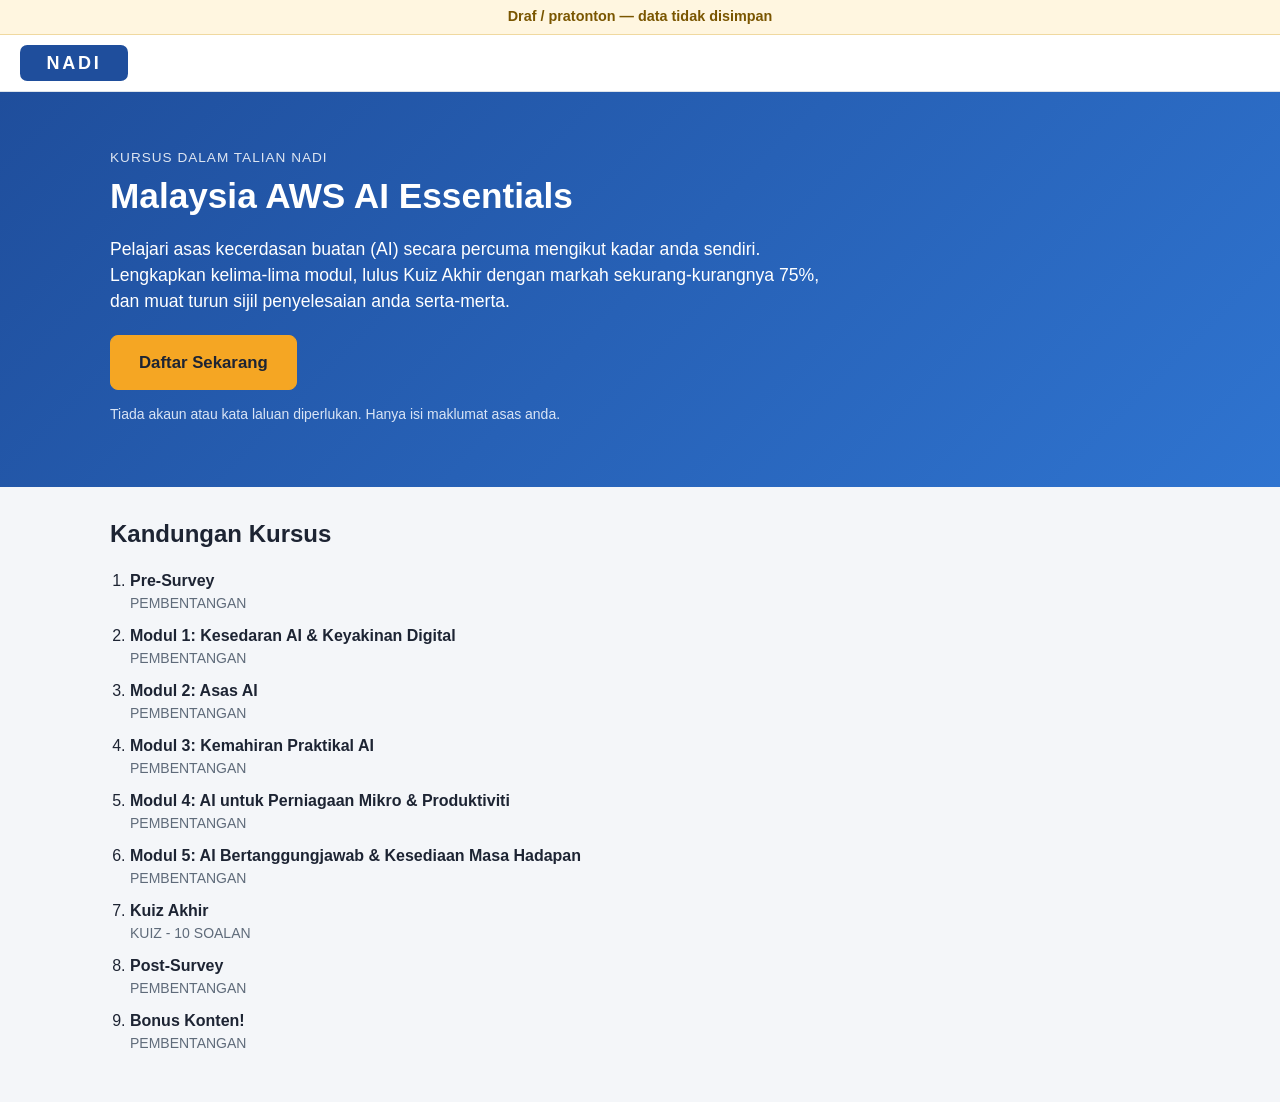
==== docs/index.html @ def5e253 "feat: static GitHub Pages preview in docs/ Adds docs/ (index.html, assets/js/app.js, copied app.css " ====
<!doctype html>
<html lang="ms">
<head>
    <meta charset="utf-8">
    <meta name="viewport" content="width=device-width, initial-scale=1">
    <title>NADI LMS (Draf)</title>
    <link rel="icon" href="assets/img/logo.svg" type="image/svg+xml">
    <link rel="stylesheet" href="assets/css/app.css">
    <style>
        .draft-notice {
            background: #fff6e0; color: #7a5600; border-bottom: 1px solid #f0d9a0;
            text-align: center; font-size: 0.9rem; font-weight: 600; padding: 6px 12px;
        }
    </style>
</head>
<body>
<div class="draft-notice" role="note">Draf / pratonton &mdash; data tidak disimpan</div>
<div id="app"><noscript><p class="container">Sila aktifkan JavaScript untuk melihat pratonton ini.</p></noscript></div>
<script src="assets/js/app.js"></script>
</body>
</html>
---- docs/assets/css/app.css ----
/* NADI LMS base styles */
:root {
  --primary: #1f4e9c;
  --primary-dark: #163a75;
  --accent: #f5a623;
  --text: #1d2433;
  --muted: #5f6b7a;
  --border: #dde3ea;
  --bg: #f4f6f9;
  --white: #ffffff;
  --success: #1e8e4f;
  --danger: #c0392b;
  --warning-bg: #fff6e0;
  --radius: 8px;
}

*, *::before, *::after { box-sizing: border-box; }
[hidden] { display: none !important; }

html, body { margin: 0; padding: 0; }
body {
  font-family: "Segoe UI", Roboto, Arial, Helvetica, sans-serif;
  color: var(--text);
  background: var(--bg);
  line-height: 1.5;
}
a { color: var(--primary); }
h1, h2, h3 { line-height: 1.25; }

.container { max-width: 1100px; margin: 0 auto; padding: 0 20px; }
.container.narrow { max-width: 640px; padding-top: 32px; padding-bottom: 48px; }
.muted { color: var(--muted); }
.small { font-size: 0.875rem; }
.sr-only {
  position: absolute; width: 1px; height: 1px; padding: 0; margin: -1px;
  overflow: hidden; clip: rect(0, 0, 0, 0); border: 0;
}

/* Header */
.site-header {
  background: var(--white);
  border-bottom: 1px solid var(--border);
  padding: 10px 20px;
  display: flex; align-items: center;
}
.site-logo img { display: block; }

/* Buttons */
.btn {
  display: inline-block;
  padding: 10px 18px;
  border-radius: var(--radius);
  border: 1px solid var(--border);
  background: var(--white);
  color: var(--text);
  font-weight: 600;
  font-size: 0.95rem;
  text-decoration: none;
  cursor: pointer;
  font-family: inherit;
}
.btn:hover { border-color: var(--primary); }
.btn-primary { background: var(--primary); border-color: var(--primary); color: var(--white); }
.btn-primary:hover { background: var(--primary-dark); }
.btn-primary:disabled, .btn:disabled { background: #b8c2d0; border-color: #b8c2d0; color: var(--white); cursor: not-allowed; }
.btn-outline { background: transparent; border-color: var(--primary); color: var(--primary); }
.btn-lg { padding: 14px 28px; font-size: 1.05rem; }
.btn-block { display: block; width: 100%; }
.btn.is-disabled { opacity: 0.45; pointer-events: none; cursor: default; }
.btn-link {
  background: none; border: none; padding: 0; color: var(--white);
  text-decoration: underline; cursor: pointer; font: inherit;
}
.inline-form { display: inline; }

/* Landing */
.hero {
  background: linear-gradient(135deg, var(--primary), #2f74d0);
  color: var(--white);
  padding: 56px 0 48px;
  margin-bottom: 32px;
}
.hero h1 { font-size: 2.2rem; margin: 6px 0 12px; }
.hero .lead { max-width: 720px; font-size: 1.1rem; }
.hero .muted { color: #d9e4f5; }
.hero .btn-primary { background: var(--accent); border-color: var(--accent); color: #1d2433; }
.eyebrow { text-transform: uppercase; letter-spacing: 1px; font-size: 0.85rem; margin: 0; opacity: 0.85; }
.hero-actions { display: flex; flex-wrap: wrap; gap: 16px; align-items: center; margin: 20px 0 10px; }
.section-list { padding-left: 20px; margin-bottom: 48px; }
.section-list li { margin-bottom: 10px; }
.section-list li span { display: block; }

/* Cards, forms, alerts */
.card {
  background: var(--white);
  border: 1px solid var(--border);
  border-radius: var(--radius);
  padding: 24px;
}
.form .field { margin-bottom: 16px; }
.form label { display: block; font-weight: 600; margin-bottom: 4px; }
.form input {
  width: 100%; padding: 10px 12px; font: inherit;
  border: 1px solid var(--border); border-radius: 6px; background: var(--white);
}
.form input:focus { outline: 2px solid var(--primary); outline-offset: 0; border-color: var(--primary); }
.field.has-error input { border-color: var(--danger); }
.field-error { color: var(--danger); margin: 4px 0 0; font-size: 0.875rem; }
.req { color: var(--danger); }
.alert { padding: 12px 14px; border-radius: 6px; margin: 0 0 16px; }
.alert-error { background: #fdecea; color: var(--danger); }
.alert-warning { background: var(--warning-bg); color: #7a5600; }

/* Course page */
.course-page { background: var(--white); }
.topbar {
  display: grid;
  grid-template-columns: 1fr auto 1fr;
  align-items: center;
  padding: 10px 20px;
  border-bottom: 1px solid var(--border);
  background: var(--white);
  position: sticky; top: 0; z-index: 10;
}
.topbar-home { text-decoration: none; font-weight: 600; }
.topbar-logo img { display: block; }
.topbar-user { justify-self: end; color: var(--muted); font-size: 0.9rem; }

.course-layout { display: flex; min-height: calc(100vh - 57px); }
.sidebar {
  width: 340px; flex-shrink: 0;
  border-right: 1px solid var(--border);
  background: #fafbfc;
  padding: 20px 16px;
  overflow-y: auto;
}
.sidebar-title { font-size: 1.1rem; margin: 0 0 12px; }
.progress { margin-bottom: 14px; }
.progress-text { font-size: 0.875rem; color: var(--muted); margin-bottom: 4px; }
.progress-bar { height: 8px; background: var(--border); border-radius: 4px; overflow: hidden; }
.progress-bar span { display: block; height: 100%; background: var(--success); }
.sidebar-search {
  width: 100%; padding: 9px 12px; font: inherit; margin-bottom: 14px;
  border: 1px solid var(--border); border-radius: 6px;
}
.sidebar-section { border-bottom: 1px solid var(--border); }
.sidebar-section summary {
  display: flex; justify-content: space-between; gap: 10px;
  padding: 12px 4px; cursor: pointer; font-weight: 600; font-size: 0.95rem;
}
.section-count { color: var(--muted); font-weight: 400; font-size: 0.85rem; white-space: nowrap; }
.lesson-list { list-style: none; margin: 0 0 8px; padding: 0; }
.lesson-row a {
  display: flex; align-items: flex-start; gap: 10px;
  padding: 8px 8px; border-radius: 6px; text-decoration: none; color: var(--text);
}
.lesson-row a:hover { background: #eef2f8; }
.lesson-row.is-current a { background: #e3ecfa; border-left: 3px solid var(--primary); }
.lesson-tick {
  width: 20px; height: 20px; flex-shrink: 0; border-radius: 50%;
  border: 2px solid var(--border); font-size: 12px; line-height: 16px; text-align: center; color: var(--white);
}
.lesson-row.is-done .lesson-tick { background: var(--success); border-color: var(--success); }
.lesson-meta { display: flex; flex-direction: column; }
.lesson-title { font-size: 0.92rem; }
.lesson-label { font-size: 0.72rem; color: var(--muted); letter-spacing: 0.5px; text-transform: uppercase; }

.content { flex: 1; padding: 24px 32px; min-width: 0; }
.lesson-header { display: flex; justify-content: space-between; align-items: center; gap: 16px; margin-bottom: 16px; }
.lesson-header h1 { font-size: 1.5rem; margin: 0; }

.viewer {
  border: 1px solid var(--border); border-radius: var(--radius);
  background: var(--white); display: flex; flex-direction: column;
}
.viewer:fullscreen { border-radius: 0; height: 100vh; }
.slides { flex: 1; min-height: 380px; display: flex; }
.slide {
  flex: 1; padding: 48px; display: flex; flex-direction: column; justify-content: center;
  background: linear-gradient(180deg, #f7f9fc, #eef3fa);
}
.slide h2 { font-size: 1.8rem; margin-top: 0; color: var(--primary); }
.slide p { font-size: 1.1rem; max-width: 760px; }
.slide img { max-width: 100%; max-height: 70vh; margin: 0 auto; display: block; }
.viewer-bar {
  display: flex; align-items: center; justify-content: center; gap: 12px; flex-wrap: wrap;
  padding: 12px 16px; border-top: 1px solid var(--border);
}
.slide-counter { font-weight: 600; min-width: 48px; text-align: center; }
.complete-form { margin-left: auto; }
.quiz-gate ul { margin-top: 0; }

@media (max-width: 900px) {
  .course-layout { flex-direction: column; }
  .sidebar { width: 100%; border-right: none; border-bottom: 1px solid var(--border); }
  .content { padding: 16px; }
  .slide { padding: 24px; }
  .complete-form { margin-left: 0; width: 100%; }
  .complete-form .btn { width: 100%; }
  .topbar-user { display: none; }
}

/* Quiz, certificate and verification */
.alert-success { background: #e7f6ec; color: #1e6b3a; }
.alert p { margin: 0 0 6px; }
.alert p:last-child { margin-bottom: 0; }
.quiz-form { max-width: 820px; }
.quiz-question { border: 1px solid var(--border); border-radius: 6px; padding: 12px 16px; margin: 0 0 16px; }
.quiz-question legend { font-weight: 600; padding: 0 6px; }
.quiz-option { display: flex; gap: 10px; align-items: flex-start; padding: 6px 0; cursor: pointer; }
.quiz-option input { margin-top: 4px; }
.quiz-result { max-width: 820px; }
.quiz-score { font-size: 1.25rem; font-weight: 600; margin-top: 0; }
.quiz-status { font-size: 1.6rem; font-weight: 700; letter-spacing: 1px; }
.quiz-result.is-pass .quiz-status { color: var(--success); }
.quiz-result.is-fail .quiz-status { color: var(--danger); }
.certificate-details { display: grid; grid-template-columns: max-content 1fr; gap: 6px 16px; margin: 20px 0; }
.certificate-details dt { font-weight: 600; color: var(--muted); }
.certificate-details dd { margin: 0; }
.verify-result { margin-top: 20px; }
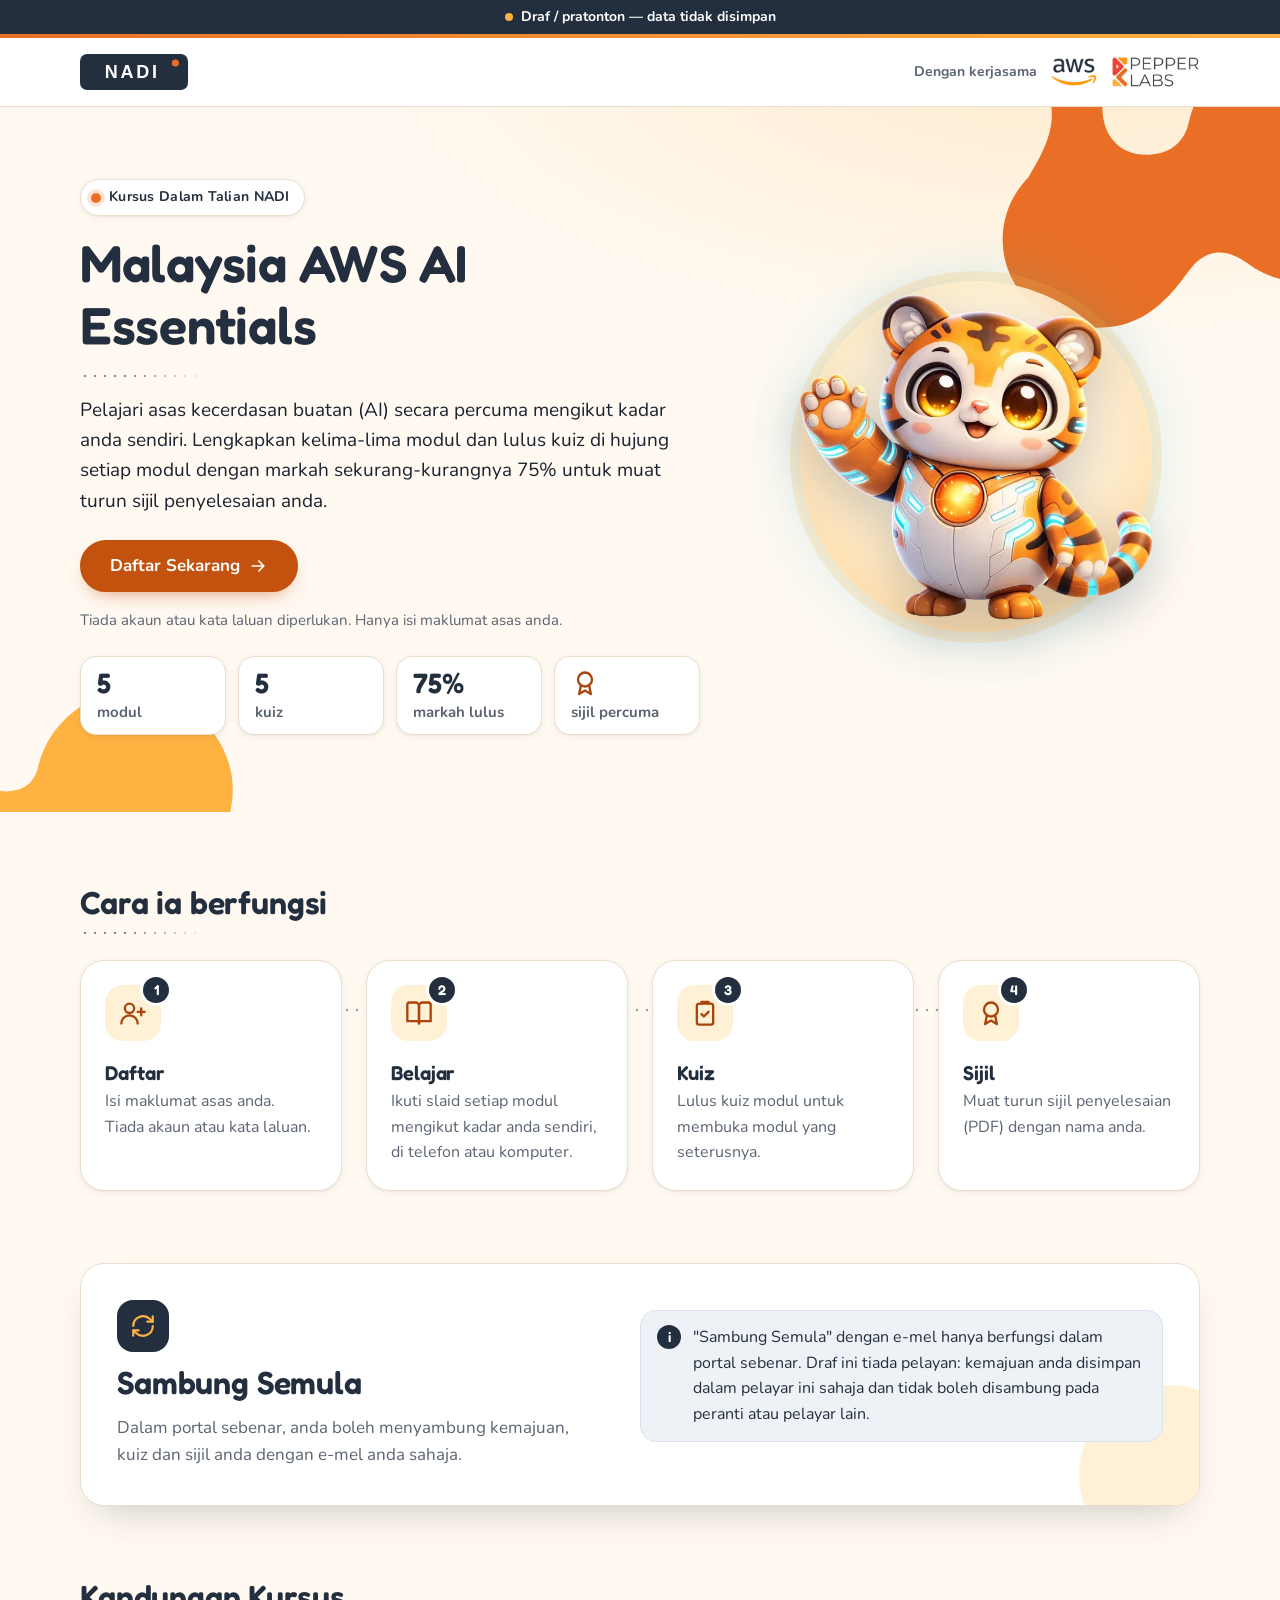
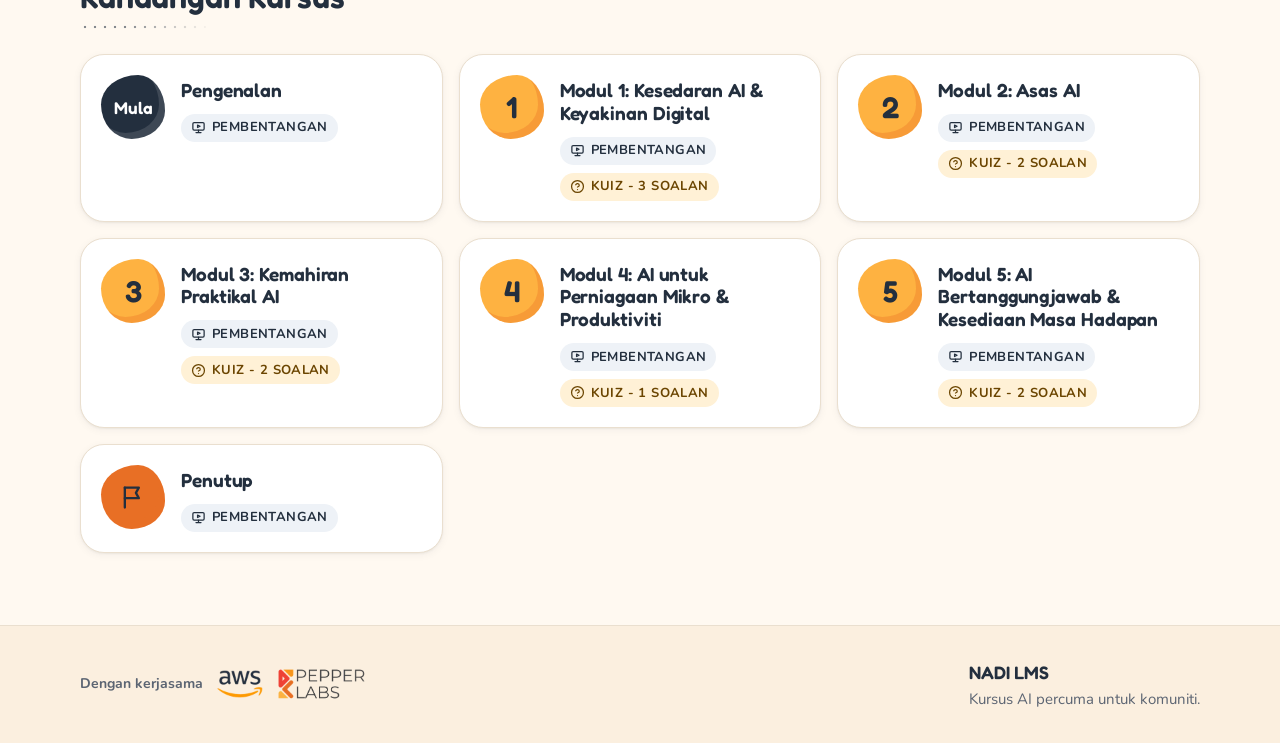
==== commit 8b8d3bc4: "feat: apply the portal redesign to the docs draft Mirror of the FEAT-001 portal redesign in the stat" ====
--- a/docs/index.html
+++ b/docs/index.html
@@ -3,15 +3,12 @@
 <head>
     <meta charset="utf-8">
     <meta name="viewport" content="width=device-width, initial-scale=1">
+    <meta name="theme-color" content="#232F3E">
     <title>NADI LMS (Draf)</title>
     <link rel="icon" href="assets/img/logo.svg" type="image/svg+xml">
+    <link rel="preload" href="assets/fonts/nunito-latin-400-normal.woff2" as="font" type="font/woff2" crossorigin>
+    <link rel="preload" href="assets/fonts/fredoka-latin-600-normal.woff2" as="font" type="font/woff2" crossorigin>
     <link rel="stylesheet" href="assets/css/app.css">
-    <style>
-        .draft-notice {
-            background: #fff6e0; color: #7a5600; border-bottom: 1px solid #f0d9a0;
-            text-align: center; font-size: 0.9rem; font-weight: 600; padding: 6px 12px;
-        }
-    </style>
 </head>
 <body>
 <div class="draft-notice" role="note">Draf / pratonton &mdash; data tidak disimpan</div>
--- a/docs/assets/css/app.css
+++ b/docs/assets/css/app.css
@@ -1,220 +1,1411 @@
-/* NADI LMS base styles */
+/* NADI LMS design system: deck colours (AWS squid ink, NADI orange and amber), Fredoka + Nunito, mascot and blob motifs.
+   This file is shared byte for byte with docs/assets/css/app.css. */
+
+/* ---------- Fonts (self-hosted, SIL OFL: see ../fonts/OFL-*.txt) ---------- */
+@font-face {
+  font-family: "Fredoka";
+  font-style: normal;
+  font-weight: 600;
+  font-display: swap;
+  src: url('../fonts/fredoka-latin-600-normal.woff2') format('woff2');
+}
+@font-face {
+  font-family: "Nunito";
+  font-style: normal;
+  font-weight: 400;
+  font-display: swap;
+  src: url('../fonts/nunito-latin-400-normal.woff2') format('woff2');
+}
+@font-face {
+  font-family: "Nunito";
+  font-style: normal;
+  font-weight: 700;
+  font-display: swap;
+  src: url('../fonts/nunito-latin-700-normal.woff2') format('woff2');
+}
+
+/* ---------- Tokens ---------- */
 :root {
-  --primary: #1f4e9c;
-  --primary-dark: #163a75;
-  --accent: #f5a623;
-  --text: #1d2433;
-  --muted: #5f6b7a;
-  --border: #dde3ea;
-  --bg: #f4f6f9;
-  --white: #ffffff;
-  --success: #1e8e4f;
-  --danger: #c0392b;
-  --warning-bg: #fff6e0;
-  --radius: 8px;
-}
-
+  --ink: #1B2430;
+  --navy: #232F3E;
+  --navy-2: #2E3B4E;
+  --navy-tint: #EEF2F7;
+  --orange: #E86F25;
+  --orange-strong: #C4520F;
+  --orange-hover: #A9440B;
+  --orange-text: #A9440B;
+  --amber: #FEB241;
+  --amber-soft: #FFF1D6;
+  --amber-ink: #6B4500;
+  --cream: #FFF9F1;
+  --cream-2: #FBEFDF;
+  --paper: #FFFFFF;
+  --line: #EADFCF;
+  --line-2: #DCCDB8;
+  --muted: #5B6472;
+  --success: #1E7A46;
+  --success-soft: #E5F4EA;
+  --danger: #B3261E;
+  --danger-soft: #FDECEA;
+  --cyan: #3CC8E0;
+  --disabled-bg: #E9E4DC;
+  --disabled-ink: #5F5B55;
+
+  --font-display: "Fredoka", "Nunito", system-ui, sans-serif;
+  --font-body: "Nunito", "Segoe UI", system-ui, -apple-system, sans-serif;
+
+  --r-sm: 10px;
+  --r: 16px;
+  --r-lg: 24px;
+  --r-pill: 999px;
+
+  --shadow-1: 0 1px 2px rgba(35, 47, 62, .06), 0 2px 8px rgba(35, 47, 62, .05);
+  --shadow-2: 0 18px 40px -18px rgba(35, 47, 62, .28);
+  --shadow-3: 0 24px 60px -24px rgba(35, 47, 62, .38);
+
+  --s-1: 4px;
+  --s-2: 8px;
+  --s-3: 12px;
+  --s-4: 16px;
+  --s-5: 24px;
+  --s-6: 32px;
+  --s-7: 48px;
+  --s-8: 72px;
+
+  --warm: linear-gradient(90deg, var(--orange), var(--amber));
+  --dots: radial-gradient(circle, var(--navy) 1.2px, transparent 1.6px) 0 50% / 10px 6px repeat-x;
+  --ease: cubic-bezier(.2, .7, .2, 1);
+}
+
+/* ---------- Base ---------- */
 *, *::before, *::after { box-sizing: border-box; }
 [hidden] { display: none !important; }
 
+html { -webkit-text-size-adjust: 100%; scroll-behavior: smooth; }
 html, body { margin: 0; padding: 0; }
 body {
-  font-family: "Segoe UI", Roboto, Arial, Helvetica, sans-serif;
-  color: var(--text);
-  background: var(--bg);
-  line-height: 1.5;
-}
-a { color: var(--primary); }
-h1, h2, h3 { line-height: 1.25; }
-
-.container { max-width: 1100px; margin: 0 auto; padding: 0 20px; }
-.container.narrow { max-width: 640px; padding-top: 32px; padding-bottom: 48px; }
+  font-family: var(--font-body);
+  font-size: 1.0625rem;
+  line-height: 1.6;
+  color: var(--ink);
+  background: var(--cream);
+  min-height: 100vh;
+  display: flex;
+  flex-direction: column;
+  -webkit-font-smoothing: antialiased;
+}
+body > main, body > .course-layout { flex: 1 0 auto; }
+img, svg { max-width: 100%; }
+img { height: auto; }
+a { color: var(--orange-text); text-underline-offset: 3px; text-decoration-thickness: 1.5px; }
+a:hover { color: var(--navy); }
+h1, h2, h3 {
+  font-family: var(--font-display);
+  font-weight: 600;
+  line-height: 1.2;
+  color: var(--navy);
+  letter-spacing: -.005em;
+}
+h1 { font-size: clamp(1.9rem, 4.5vw, 3.25rem); margin: 0 0 var(--s-4); }
+h2 { font-size: clamp(1.45rem, 2.6vw, 2rem); margin: 0 0 var(--s-3); }
+h3 { font-size: 1.25rem; margin: 0 0 var(--s-2); }
+p { margin: 0 0 var(--s-4); }
+strong { font-weight: 700; }
+
+:focus-visible {
+  outline: 3px solid var(--navy);
+  outline-offset: 3px;
+  box-shadow: 0 0 0 6px rgba(254, 178, 65, .55);
+}
+:focus:not(:focus-visible) { outline: none; }
+
+.icon { width: 1.25em; height: 1.25em; flex-shrink: 0; vertical-align: -.25em; }
+
+.container { width: 100%; max-width: 1160px; margin: 0 auto; padding: 0 20px; }
+.container.narrow { max-width: 680px; padding-top: var(--s-6); padding-bottom: var(--s-7); }
+.page-pad { padding-top: var(--s-6); padding-bottom: var(--s-7); }
 .muted { color: var(--muted); }
-.small { font-size: 0.875rem; }
+.small { font-size: .9375rem; }
 .sr-only {
   position: absolute; width: 1px; height: 1px; padding: 0; margin: -1px;
-  overflow: hidden; clip: rect(0, 0, 0, 0); border: 0;
-}
-
-/* Header */
-.site-header {
-  background: var(--white);
-  border-bottom: 1px solid var(--border);
+  overflow: hidden; clip: rect(0, 0, 0, 0); white-space: nowrap; border: 0;
+}
+.inline-form { display: inline; margin: 0; }
+
+/* Decorative motifs */
+.blob { position: absolute; pointer-events: none; user-select: none; z-index: 0; height: auto; }
+.dots {
+  display: block;
+  width: 132px;
+  height: 6px;
+  margin: 0 0 var(--s-4);
+  background: var(--dots);
+  opacity: .55;
+  -webkit-mask-image: linear-gradient(90deg, #000 35%, transparent);
+  mask-image: linear-gradient(90deg, #000 35%, transparent);
+}
+.eyebrow {
+  display: inline-flex;
+  align-items: center;
+  gap: var(--s-2);
+  margin: 0 0 var(--s-4);
+  padding: 6px 14px 6px 10px;
+  border-radius: var(--r-pill);
+  background: var(--paper);
+  border: 1px solid var(--line);
+  color: var(--navy);
+  font-weight: 700;
+  font-size: .875rem;
+  letter-spacing: .02em;
+  box-shadow: var(--shadow-1);
+}
+.eyebrow::before {
+  content: "";
+  width: 10px;
+  height: 10px;
+  border-radius: 50%;
+  background: var(--orange);
+  box-shadow: 0 0 0 4px rgba(232, 111, 37, .18);
+}
+.chip {
+  display: inline-flex;
+  align-items: center;
+  gap: 6px;
+  min-height: 28px;
+  padding: 3px 10px;
+  border-radius: var(--r-pill);
+  background: var(--navy-tint);
+  color: var(--navy);
+  font-size: .8125rem;
+  font-weight: 700;
+  letter-spacing: .03em;
+  line-height: 1.3;
+}
+.chip .icon { width: 15px; height: 15px; }
+.chip-quiz { background: var(--amber-soft); color: var(--amber-ink); }
+.chip-list { list-style: none; margin: 0; padding: 0; display: flex; flex-wrap: wrap; gap: var(--s-2); }
+.avatar {
+  display: inline-grid;
+  place-items: center;
+  width: 44px;
+  height: 44px;
+  flex-shrink: 0;
+  border-radius: 50%;
+  background: var(--amber);
+  color: var(--navy);
+  font-family: var(--font-display);
+  font-weight: 600;
+  font-size: 1.0625rem;
+  letter-spacing: .02em;
+  box-shadow: inset 0 0 0 3px rgba(255, 255, 255, .55);
+}
+.avatar-sm { width: 36px; height: 36px; font-size: .9375rem; }
+
+/* ---------- Buttons ---------- */
+.btn {
+  display: inline-flex;
+  align-items: center;
+  justify-content: center;
+  gap: var(--s-2);
+  min-height: 44px;
   padding: 10px 20px;
-  display: flex; align-items: center;
-}
-.site-logo img { display: block; }
-
-/* Buttons */
-.btn {
-  display: inline-block;
-  padding: 10px 18px;
-  border-radius: var(--radius);
-  border: 1px solid var(--border);
-  background: var(--white);
-  color: var(--text);
-  font-weight: 600;
-  font-size: 0.95rem;
+  border-radius: var(--r-pill);
+  border: 2px solid var(--line-2);
+  background: var(--paper);
+  color: var(--navy);
+  font-family: var(--font-body);
+  font-weight: 700;
+  font-size: 1rem;
+  line-height: 1.2;
+  text-align: center;
   text-decoration: none;
   cursor: pointer;
-  font-family: inherit;
-}
-.btn:hover { border-color: var(--primary); }
-.btn-primary { background: var(--primary); border-color: var(--primary); color: var(--white); }
-.btn-primary:hover { background: var(--primary-dark); }
-.btn-primary:disabled, .btn:disabled { background: #b8c2d0; border-color: #b8c2d0; color: var(--white); cursor: not-allowed; }
-.btn-outline { background: transparent; border-color: var(--primary); color: var(--primary); }
-.btn-lg { padding: 14px 28px; font-size: 1.05rem; }
-.btn-block { display: block; width: 100%; }
-.btn.is-disabled { opacity: 0.45; pointer-events: none; cursor: default; }
+  transition: transform .15s var(--ease), box-shadow .2s var(--ease), background-color .2s, border-color .2s, color .2s;
+}
+.btn:hover { border-color: var(--navy); color: var(--navy); transform: translateY(-1px); box-shadow: var(--shadow-1); }
+.btn:active { transform: translateY(0); }
+.btn .icon { width: 20px; height: 20px; }
+.btn-primary {
+  background: var(--orange-strong);
+  border-color: var(--orange-strong);
+  color: #fff;
+  box-shadow: 0 8px 20px -10px rgba(196, 82, 15, .7);
+}
+.btn-primary:hover {
+  background: var(--orange-hover);
+  border-color: var(--orange-hover);
+  color: #fff;
+  box-shadow: 0 10px 26px -10px rgba(232, 111, 37, .85), 0 0 0 4px rgba(254, 178, 65, .35);
+}
+.btn-outline { background: transparent; border-color: var(--navy); color: var(--navy); }
+.btn-outline:hover { background: var(--navy); color: #fff; }
+.btn-nav { background: var(--paper); border-color: var(--line-2); color: var(--navy); font-family: var(--font-display); font-weight: 600; letter-spacing: .03em; }
+.btn-nav:hover { border-color: var(--navy); }
+.btn-lg { min-height: 52px; padding: 12px 28px; font-size: 1.0625rem; }
+.btn-sm { min-height: 44px; padding: 8px 16px; font-size: .9375rem; }
+.btn-block { display: flex; width: 100%; }
+.btn:disabled,
+.btn-primary:disabled {
+  background: var(--disabled-bg);
+  border-color: var(--disabled-bg);
+  color: var(--disabled-ink);
+  box-shadow: none;
+  cursor: not-allowed;
+  transform: none;
+}
+.btn.is-disabled {
+  background: var(--disabled-bg);
+  border-color: var(--disabled-bg);
+  color: var(--disabled-ink);
+  box-shadow: none;
+  pointer-events: none;
+  cursor: default;
+  transform: none;
+}
 .btn-link {
-  background: none; border: none; padding: 0; color: var(--white);
-  text-decoration: underline; cursor: pointer; font: inherit;
-}
-.inline-form { display: inline; }
-
-/* Landing */
-.hero {
-  background: linear-gradient(135deg, var(--primary), #2f74d0);
-  color: var(--white);
-  padding: 56px 0 48px;
-  margin-bottom: 32px;
-}
-.hero h1 { font-size: 2.2rem; margin: 6px 0 12px; }
-.hero .lead { max-width: 720px; font-size: 1.1rem; }
-.hero .muted { color: #d9e4f5; }
-.hero .btn-primary { background: var(--accent); border-color: var(--accent); color: #1d2433; }
-.eyebrow { text-transform: uppercase; letter-spacing: 1px; font-size: 0.85rem; margin: 0; opacity: 0.85; }
-.hero-actions { display: flex; flex-wrap: wrap; gap: 16px; align-items: center; margin: 20px 0 10px; }
-.section-list { padding-left: 20px; margin-bottom: 48px; }
-.section-list li { margin-bottom: 10px; }
-.section-list li span { display: block; }
-
-/* Cards, forms, alerts */
-.card {
-  background: var(--white);
-  border: 1px solid var(--border);
-  border-radius: var(--radius);
-  padding: 24px;
-}
-.form .field { margin-bottom: 16px; }
-.form label { display: block; font-weight: 600; margin-bottom: 4px; }
-.form input {
-  width: 100%; padding: 10px 12px; font: inherit;
-  border: 1px solid var(--border); border-radius: 6px; background: var(--white);
-}
-.form input:focus { outline: 2px solid var(--primary); outline-offset: 0; border-color: var(--primary); }
-.field.has-error input { border-color: var(--danger); }
-.field-error { color: var(--danger); margin: 4px 0 0; font-size: 0.875rem; }
-.req { color: var(--danger); }
-.alert { padding: 12px 14px; border-radius: 6px; margin: 0 0 16px; }
-.alert-error { background: #fdecea; color: var(--danger); }
-.alert-warning { background: var(--warning-bg); color: #7a5600; }
-
-/* Course page */
-.course-page { background: var(--white); }
-.topbar {
-  display: grid;
-  grid-template-columns: 1fr auto 1fr;
-  align-items: center;
-  padding: 10px 20px;
-  border-bottom: 1px solid var(--border);
-  background: var(--white);
-  position: sticky; top: 0; z-index: 10;
-}
-.topbar-home { text-decoration: none; font-weight: 600; }
-.topbar-logo img { display: block; }
-.topbar-user { justify-self: end; color: var(--muted); font-size: 0.9rem; }
-
-.course-layout { display: flex; min-height: calc(100vh - 57px); }
-.sidebar {
-  width: 340px; flex-shrink: 0;
-  border-right: 1px solid var(--border);
-  background: #fafbfc;
-  padding: 20px 16px;
-  overflow-y: auto;
-}
-.sidebar-title { font-size: 1.1rem; margin: 0 0 12px; }
-.progress { margin-bottom: 14px; }
-.progress-text { font-size: 0.875rem; color: var(--muted); margin-bottom: 4px; }
-.progress-bar { height: 8px; background: var(--border); border-radius: 4px; overflow: hidden; }
-.progress-bar span { display: block; height: 100%; background: var(--success); }
-.sidebar-search {
-  width: 100%; padding: 9px 12px; font: inherit; margin-bottom: 14px;
-  border: 1px solid var(--border); border-radius: 6px;
-}
-.sidebar-section { border-bottom: 1px solid var(--border); }
-.sidebar-section summary {
-  display: flex; justify-content: space-between; gap: 10px;
-  padding: 12px 4px; cursor: pointer; font-weight: 600; font-size: 0.95rem;
-}
-.section-count { color: var(--muted); font-weight: 400; font-size: 0.85rem; white-space: nowrap; }
-.lesson-list { list-style: none; margin: 0 0 8px; padding: 0; }
-.lesson-row a {
-  display: flex; align-items: flex-start; gap: 10px;
-  padding: 8px 8px; border-radius: 6px; text-decoration: none; color: var(--text);
-}
-.lesson-row a:hover { background: #eef2f8; }
-.lesson-row.is-current a { background: #e3ecfa; border-left: 3px solid var(--primary); }
-.lesson-tick {
-  width: 20px; height: 20px; flex-shrink: 0; border-radius: 50%;
-  border: 2px solid var(--border); font-size: 12px; line-height: 16px; text-align: center; color: var(--white);
-}
-.lesson-row.is-done .lesson-tick { background: var(--success); border-color: var(--success); }
-.lesson-meta { display: flex; flex-direction: column; }
-.lesson-title { font-size: 0.92rem; }
-.lesson-label { font-size: 0.72rem; color: var(--muted); letter-spacing: 0.5px; text-transform: uppercase; }
-
-.content { flex: 1; padding: 24px 32px; min-width: 0; }
-.lesson-header { display: flex; justify-content: space-between; align-items: center; gap: 16px; margin-bottom: 16px; }
-.lesson-header h1 { font-size: 1.5rem; margin: 0; }
-
-.viewer {
-  border: 1px solid var(--border); border-radius: var(--radius);
-  background: var(--white); display: flex; flex-direction: column;
-}
-.viewer:fullscreen { border-radius: 0; height: 100vh; }
-.slides { flex: 1; min-height: 380px; display: flex; }
-.slide {
-  flex: 1; padding: 48px; display: flex; flex-direction: column; justify-content: center;
-  background: linear-gradient(180deg, #f7f9fc, #eef3fa);
-}
-.slide h2 { font-size: 1.8rem; margin-top: 0; color: var(--primary); }
-.slide p { font-size: 1.1rem; max-width: 760px; }
-.slide img { max-width: 100%; max-height: 70vh; margin: 0 auto; display: block; }
-.viewer-bar {
-  display: flex; align-items: center; justify-content: center; gap: 12px; flex-wrap: wrap;
-  padding: 12px 16px; border-top: 1px solid var(--border);
-}
-.slide-counter { font-weight: 600; min-width: 48px; text-align: center; }
-.complete-form { margin-left: auto; }
-.quiz-gate ul { margin-top: 0; }
-
-@media (max-width: 900px) {
-  .course-layout { flex-direction: column; }
-  .sidebar { width: 100%; border-right: none; border-bottom: 1px solid var(--border); }
-  .content { padding: 16px; }
-  .slide { padding: 24px; }
-  .complete-form { margin-left: 0; width: 100%; }
-  .complete-form .btn { width: 100%; }
-  .topbar-user { display: none; }
-}
-
-/* Quiz, certificate and verification */
-.alert-success { background: #e7f6ec; color: #1e6b3a; }
+  display: inline-flex;
+  align-items: center;
+  min-height: 44px;
+  padding: 0 4px;
+  background: none;
+  border: 0;
+  color: var(--orange-text);
+  font: inherit;
+  font-weight: 700;
+  text-decoration: underline;
+  text-underline-offset: 3px;
+  cursor: pointer;
+}
+.btn-link:hover { color: var(--navy); }
+
+/* ---------- Alerts ---------- */
+.alert {
+  position: relative;
+  margin: 0 0 var(--s-4);
+  padding: 14px 16px 14px 52px;
+  border-radius: var(--r);
+  border: 1px solid transparent;
+  background: var(--navy-tint);
+  color: var(--navy);
+  font-size: 1rem;
+}
+.alert::before {
+  content: "i";
+  position: absolute;
+  left: 16px;
+  top: 14px;
+  width: 24px;
+  height: 24px;
+  border-radius: 50%;
+  background: currentColor;
+  color: #fff;
+  font-family: var(--font-display);
+  font-weight: 600;
+  font-size: .875rem;
+  line-height: 24px;
+  text-align: center;
+}
+.alert-info { background: var(--navy-tint); border-color: #D9E1EC; color: var(--navy); }
+.alert-info::before { content: "i"; background: var(--navy); }
+.alert-success { background: var(--success-soft); border-color: #C7E6D1; color: #17603A; }
+.alert-success::before { content: "\2713"; background: var(--success); }
+.alert-warning { background: var(--amber-soft); border-color: #F6D9A4; color: var(--amber-ink); }
+.alert-warning::before { content: "!"; background: #8A5A00; }
+.alert-error { background: var(--danger-soft); border-color: #F5C9C5; color: var(--danger); }
+.alert-error::before { content: "!"; background: var(--danger); }
+.alert a { color: inherit; font-weight: 700; }
 .alert p { margin: 0 0 6px; }
 .alert p:last-child { margin-bottom: 0; }
-.quiz-form { max-width: 820px; }
-.quiz-question { border: 1px solid var(--border); border-radius: 6px; padding: 12px 16px; margin: 0 0 16px; }
-.quiz-question legend { font-weight: 600; padding: 0 6px; }
-.quiz-option { display: flex; gap: 10px; align-items: flex-start; padding: 6px 0; cursor: pointer; }
-.quiz-option input { margin-top: 4px; }
-.quiz-result { max-width: 820px; }
-.quiz-score { font-size: 1.25rem; font-weight: 600; margin-top: 0; }
-.quiz-status { font-size: 1.6rem; font-weight: 700; letter-spacing: 1px; }
+
+/* ---------- Cards & forms ---------- */
+.card {
+  position: relative;
+  background: var(--paper);
+  border: 1px solid var(--line);
+  border-radius: var(--r-lg);
+  padding: clamp(20px, 4vw, 36px);
+  box-shadow: var(--shadow-2);
+}
+.form { margin: 0; }
+.form .field { margin-bottom: var(--s-4); }
+.form label { display: block; font-weight: 700; color: var(--navy); margin-bottom: 6px; }
+.form input:not([type="checkbox"]):not([type="radio"]) {
+  width: 100%;
+  min-height: 48px;
+  padding: 10px 14px;
+  font: inherit;
+  color: var(--ink);
+  background: var(--paper);
+  border: 2px solid var(--line);
+  border-radius: var(--r-sm);
+  transition: border-color .15s, box-shadow .15s;
+}
+.form input:not([type="checkbox"]):not([type="radio"]):hover { border-color: var(--line-2); }
+.form input:not([type="checkbox"]):not([type="radio"]):focus {
+  outline: none;
+  border-color: var(--orange-strong);
+  box-shadow: 0 0 0 4px rgba(254, 178, 65, .45);
+}
+.form-grid { display: grid; grid-template-columns: minmax(0, 1fr); column-gap: var(--s-4); }
+@media (min-width: 640px) {
+  .form-grid { grid-template-columns: repeat(2, minmax(0, 1fr)); }
+  .form-grid > .field { grid-column: 1 / -1; }
+  .form-grid > .field-half { grid-column: auto; }
+}
+.req { color: var(--danger); }
+.field.has-error input:not([type="checkbox"]) { border-color: var(--danger); background: #FFFBFA; }
+.field-error {
+  display: flex;
+  align-items: flex-start;
+  gap: 6px;
+  margin: 6px 0 0;
+  color: var(--danger);
+  font-size: .9375rem;
+  font-weight: 700;
+}
+.field-error .icon { width: 18px; height: 18px; margin-top: 2px; }
+.form .field-check {
+  padding: 14px 16px;
+  border: 2px solid var(--line);
+  border-radius: var(--r);
+  background: var(--cream);
+  transition: background-color .2s, border-color .2s;
+}
+.form .field-check:has(input:checked) { background: var(--amber-soft); border-color: var(--amber); }
+.form .field-check label {
+  display: flex;
+  gap: 12px;
+  align-items: center;
+  min-height: 44px;
+  margin: 0;
+  cursor: pointer;
+}
+.form .field-check input {
+  width: 24px;
+  height: 24px;
+  margin: 0;
+  flex-shrink: 0;
+  accent-color: var(--orange-strong);
+  cursor: pointer;
+}
+.field-help { margin: 2px 0 0 36px; line-height: 1.55; }
+.field-help .icon { width: 16px; height: 16px; margin-right: 6px; color: var(--success); vertical-align: -3px; }
+
+/* ---------- Site header & footer ---------- */
+.site-header {
+  position: relative;
+  z-index: 5;
+  background: var(--paper);
+  border-bottom: 1px solid var(--line);
+}
+.site-header::before { content: ""; display: block; height: 4px; background: var(--warm); }
+.site-header-inner {
+  max-width: 1160px;
+  margin: 0 auto;
+  padding: 0 20px;
+  min-height: 68px;
+  display: flex;
+  align-items: center;
+  justify-content: space-between;
+  gap: var(--s-4);
+}
+.site-logo { display: inline-flex; border-radius: var(--r-sm); }
+.site-logo img { display: block; }
+.partner-lockup { display: flex; align-items: center; gap: var(--s-3); flex-wrap: wrap; }
+.partner-label { font-size: .875rem; font-weight: 700; color: var(--muted); }
+.partner-logo { display: block; height: 32px; width: auto; }
+.site-header .partner-lockup { display: none; }
+@media (min-width: 640px) { .site-header .partner-lockup { display: flex; } }
+
+.site-footer {
+  margin-top: auto;
+  background: var(--cream-2);
+  border-top: 1px solid var(--line);
+  color: var(--muted);
+}
+.site-footer-inner {
+  display: flex;
+  flex-wrap: wrap;
+  align-items: center;
+  justify-content: space-between;
+  gap: var(--s-4) var(--s-6);
+  padding-top: var(--s-6);
+  padding-bottom: var(--s-6);
+}
+.site-footer-meta p { margin: 0; }
+.site-footer-name { font-family: var(--font-display); font-weight: 600; color: var(--navy); font-size: 1.125rem; }
+.site-footer a { color: var(--orange-text); font-weight: 700; }
+
+/* ---------- Landing ---------- */
+.hero {
+  position: relative;
+  overflow: hidden;
+  padding: clamp(32px, 6vw, 72px) 0 clamp(40px, 6vw, 80px);
+  background:
+    radial-gradient(1200px 500px at 85% -10%, rgba(254, 178, 65, .22), transparent 60%),
+    var(--cream);
+}
+.hero .blob-tr { top: -150px; right: -170px; width: clamp(280px, 40vw, 560px); }
+.hero .blob-bl { bottom: -110px; left: -150px; width: clamp(240px, 30vw, 420px); }
+.hero-grid { position: relative; z-index: 1; display: grid; gap: var(--s-5); align-items: center; }
+.hero-art { order: -1; display: flex; flex-direction: column; align-items: center; gap: var(--s-4); }
+.hero-art .partner-lockup {
+  padding: 8px 16px;
+  background: rgba(255, 255, 255, .9);
+  border: 1px solid var(--line);
+  border-radius: var(--r-pill);
+  box-shadow: var(--shadow-1);
+}
+.hero-mascot-wrap {
+  position: relative;
+  display: grid;
+  place-items: center;
+  width: min(72vw, 260px);
+  aspect-ratio: 1;
+}
+.hero-mascot-wrap::before {
+  content: "";
+  position: absolute;
+  inset: 6%;
+  border-radius: 50%;
+  background: radial-gradient(circle at 50% 40%, #fff 0, var(--amber-soft) 45%, rgba(254, 178, 65, .55) 100%);
+  box-shadow: 0 0 0 10px rgba(254, 178, 65, .18), 0 0 60px rgba(60, 200, 224, .25);
+}
+.hero-mascot {
+  position: relative;
+  width: 220px;
+  max-width: 100%;
+  filter: drop-shadow(0 18px 24px rgba(35, 47, 62, .22));
+  animation: float 6s ease-in-out infinite;
+}
+.hero h1 { max-width: 15ch; }
+.hero .lead { max-width: 60ch; font-size: clamp(1.0625rem, 1.6vw, 1.1875rem); color: var(--ink); }
+.hero-note { max-width: 60ch; color: var(--muted); font-size: .9375rem; }
+.hero-link { font-weight: 700; }
+.hero-actions { display: flex; flex-wrap: wrap; gap: var(--s-3) var(--s-5); align-items: center; margin: var(--s-5) 0 var(--s-4); }
+.greeting-card {
+  display: inline-flex;
+  align-items: center;
+  gap: var(--s-3);
+  margin: var(--s-2) 0 0;
+  padding: 8px 18px 8px 8px;
+  background: var(--paper);
+  border: 1px solid var(--line);
+  border-radius: var(--r-pill);
+  box-shadow: var(--shadow-1);
+}
+.greeting-card p { margin: 0; color: var(--navy); }
+.hero .alert { max-width: 60ch; }
+.stat-strip {
+  list-style: none;
+  margin: var(--s-5) 0 0;
+  padding: 0;
+  display: grid;
+  grid-template-columns: repeat(2, minmax(0, 1fr));
+  gap: var(--s-3);
+  max-width: 620px;
+}
+.stat-strip li {
+  display: flex;
+  flex-direction: column;
+  gap: 6px;
+  padding: 12px 16px;
+  background: var(--paper);
+  border: 1px solid var(--line);
+  border-radius: var(--r);
+  box-shadow: var(--shadow-1);
+}
+.stat-num {
+  font-family: var(--font-display);
+  font-weight: 600;
+  font-size: 1.75rem;
+  line-height: 1;
+  color: var(--navy);
+  font-variant-numeric: tabular-nums;
+}
+.stat-icon { color: var(--orange-text); }
+.stat-icon .icon { width: 28px; height: 28px; display: block; }
+.stat-label { font-weight: 700; color: var(--muted); font-size: .9375rem; line-height: 1.25; }
+@media (min-width: 640px) {
+  .stat-strip { grid-template-columns: repeat(4, minmax(0, 1fr)); }
+  .hero-art .partner-lockup { display: none; } /* the site header shows the lockup from 640px */
+}
+@media (min-width: 900px) {
+  .hero-grid { grid-template-columns: minmax(0, 1.25fr) minmax(0, .9fr); gap: var(--s-7); }
+  .hero-art { order: 0; }
+  .hero-mascot-wrap { width: 400px; }
+  .hero-mascot { width: 360px; }
+}
+
+.section { padding: clamp(40px, 6vw, 72px) 0; }
+.section + .section { padding-top: 0; }
+.section-head { margin-bottom: var(--s-5); }
+.section-head h2 { margin-bottom: var(--s-2); }
+.section-head .dots { margin: 0; }
+
+.steps {
+  position: relative;
+  list-style: none;
+  margin: 0;
+  padding: 0;
+  display: grid;
+  gap: var(--s-4);
+}
+.steps::before {
+  content: "";
+  position: absolute;
+  z-index: 0;
+  top: 36px;
+  bottom: 36px;
+  left: 47px;
+  width: 6px;
+  background: radial-gradient(circle, var(--navy) 1.2px, transparent 1.6px) 50% 0 / 6px 10px repeat-y;
+  opacity: .45;
+}
+.step {
+  position: relative;
+  z-index: 1;
+  display: grid;
+  grid-template-columns: 56px minmax(0, 1fr);
+  column-gap: var(--s-4);
+  align-items: start;
+  padding: 20px;
+  background: var(--paper);
+  border: 1px solid var(--line);
+  border-radius: var(--r-lg);
+  box-shadow: var(--shadow-1);
+  align-content: start;
+  transition: transform .2s var(--ease), box-shadow .2s var(--ease);
+}
+.step:hover { transform: translateY(-2px); box-shadow: var(--shadow-2); }
+.step-icon {
+  grid-row: span 2;
+  position: relative;
+  display: grid;
+  place-items: center;
+  width: 56px;
+  height: 56px;
+  border-radius: 18px;
+  background: var(--amber-soft);
+  color: var(--orange-text);
+}
+.step-icon .icon { width: 28px; height: 28px; }
+.step-num {
+  position: absolute;
+  top: -8px;
+  right: -8px;
+  display: grid;
+  place-items: center;
+  width: 26px;
+  height: 26px;
+  border-radius: 50%;
+  background: var(--navy);
+  color: #fff;
+  font-family: var(--font-display);
+  font-weight: 600;
+  font-size: .875rem;
+  box-shadow: 0 0 0 3px var(--paper);
+}
+.step h3 { margin: 4px 0 4px; }
+.step p { margin: 0; color: var(--muted); font-size: 1rem; }
+@media (min-width: 900px) {
+  .steps { grid-template-columns: repeat(4, minmax(0, 1fr)); gap: var(--s-5); }
+  .steps::before { top: 47px; bottom: auto; left: 10%; right: 10%; width: auto; height: 6px; background: var(--dots); }
+  .step { grid-template-columns: 1fr; padding: 24px; }
+  .step-icon { grid-row: auto; margin-bottom: var(--s-4); }
+}
+
+.resume-card { display: grid; gap: var(--s-5); align-items: center; overflow: hidden; }
+.resume-card::after {
+  content: "";
+  position: absolute;
+  right: -60px;
+  bottom: -60px;
+  width: 180px;
+  height: 180px;
+  border-radius: 50%;
+  background: var(--amber-soft);
+  z-index: 0;
+}
+.resume-copy, .resume-body { position: relative; z-index: 1; }
+.resume-copy p { margin: 0; }
+.resume-icon {
+  display: grid;
+  place-items: center;
+  width: 52px;
+  height: 52px;
+  margin-bottom: var(--s-3);
+  border-radius: 16px;
+  background: var(--navy);
+  color: var(--amber);
+}
+.resume-icon .icon { width: 26px; height: 26px; }
+.resume-form .btn { margin-top: 4px; }
+@media (min-width: 860px) { .resume-card { grid-template-columns: minmax(0, 1fr) minmax(0, 1.1fr); gap: var(--s-7); } }
+
+.module-grid {
+  list-style: none;
+  margin: 0;
+  padding: 0;
+  display: grid;
+  grid-template-columns: repeat(auto-fill, minmax(min(100%, 320px), 1fr));
+  gap: var(--s-4);
+}
+.module-card {
+  display: flex;
+  gap: var(--s-4);
+  align-items: flex-start;
+  padding: 20px;
+  background: var(--paper);
+  border: 1px solid var(--line);
+  border-radius: var(--r-lg);
+  box-shadow: var(--shadow-1);
+  transition: transform .2s var(--ease), box-shadow .2s var(--ease), border-color .2s;
+}
+.module-card:hover { transform: translateY(-2px); box-shadow: var(--shadow-2); border-color: var(--line-2); }
+.module-badge {
+  display: grid;
+  place-items: center;
+  flex-shrink: 0;
+  width: 64px;
+  height: 64px;
+  border-radius: 58% 42% 52% 48% / 46% 56% 44% 54%;
+  background: var(--amber);
+  color: var(--navy);
+  font-family: var(--font-display);
+  font-weight: 600;
+  font-size: 1.875rem;
+  line-height: 1;
+  box-shadow: inset -6px -6px 0 rgba(232, 111, 37, .35);
+}
+.module-card.is-intro .module-badge { font-size: 1.0625rem; background: var(--navy); color: #fff; box-shadow: inset -6px -6px 0 rgba(255, 255, 255, .12); }
+.module-card.is-outro .module-badge { background: var(--orange); color: var(--navy); }
+.module-badge .icon { width: 28px; height: 28px; }
+.module-body { min-width: 0; }
+.module-title { font-size: 1.1875rem; margin: 4px 0 var(--s-3); }
+
+/* ---------- Register / Sambung Semula ---------- */
+.auth-shell { width: 100%; max-width: 1080px; margin: 0 auto; padding: var(--s-5) 20px var(--s-7); }
+.auth-grid { display: grid; gap: var(--s-4); align-items: start; }
+.auth-brand {
+  position: relative;
+  overflow: hidden;
+  border-radius: var(--r-lg);
+  background: var(--navy);
+  color: #fff;
+  box-shadow: var(--shadow-2);
+  isolation: isolate;
+}
+.auth-brand .blob-tr { top: -96px; right: -104px; width: 210px; opacity: .95; }
+.auth-brand .blob-bl { bottom: -112px; left: -110px; width: 180px; opacity: .9; }
+.auth-brand-inner { position: relative; z-index: 1; padding: 24px 24px 36px; }
+.auth-kicker { margin: 0 0 var(--s-2); color: #fff; font-weight: 700; font-size: .875rem; letter-spacing: .02em; opacity: .9; }
+.auth-brand-title { font-family: var(--font-display); font-weight: 600; font-size: clamp(1.5rem, 3vw, 2rem); line-height: 1.15; margin: 0 0 var(--s-4); }
+.auth-points { list-style: none; margin: 0; padding: 0; display: grid; gap: var(--s-3); }
+.auth-points li { display: flex; gap: var(--s-3); align-items: flex-start; font-size: 1rem; line-height: 1.45; color: #E7ECF3; }
+.auth-points strong { display: block; color: #fff; }
+.auth-point-icon {
+  display: grid;
+  place-items: center;
+  flex-shrink: 0;
+  width: 36px;
+  height: 36px;
+  border-radius: 12px;
+  background: rgba(254, 178, 65, .16);
+  color: var(--amber);
+}
+.auth-point-icon .icon { width: 20px; height: 20px; }
+.auth-mascot {
+  position: absolute;
+  right: 8px;
+  top: 8px;
+  width: 104px;
+  filter: drop-shadow(0 10px 16px rgba(0, 0, 0, .3));
+}
+.auth-kicker, .auth-brand-title { padding-right: 96px; }
+.auth-card h1 { font-size: clamp(1.75rem, 3.5vw, 2.5rem); }
+.auth-note { margin-top: var(--s-4); }
+@media (max-width: 639px) {
+  .auth-points li span:last-child { font-size: .9375rem; }
+}
+@media (min-width: 900px) {
+  .auth-shell { padding-top: var(--s-6); }
+  .auth-grid { grid-template-columns: minmax(0, 5fr) minmax(0, 7fr); gap: var(--s-5); }
+  .auth-brand { position: sticky; top: 24px; min-height: 560px; }
+  .auth-brand-inner { padding: 36px 32px 260px; }
+  .auth-kicker, .auth-brand-title { padding-right: 0; }
+  .auth-brand-title { max-width: 14ch; }
+  .auth-brand .blob-bl { bottom: -110px; left: -120px; width: 240px; }
+  .auth-mascot { top: auto; right: auto; left: 50%; bottom: 16px; width: 240px; transform: translateX(-50%); }
+}
+
+/* ---------- Course player ---------- */
+.course-page { background: var(--cream); }
+.topbar {
+  position: sticky;
+  top: 0;
+  z-index: 20;
+  display: grid;
+  grid-template-columns: 1fr auto 1fr;
+  align-items: center;
+  gap: var(--s-3);
+  min-height: 68px;
+  padding: 4px 20px 0;
+  background: var(--paper);
+  border-bottom: 1px solid var(--line);
+  box-shadow: 0 6px 18px -14px rgba(35, 47, 62, .4);
+}
+.topbar::before { content: ""; position: absolute; top: 0; left: 0; right: 0; height: 4px; background: var(--warm); }
+.topbar-left { display: flex; align-items: center; gap: var(--s-2); min-width: 0; }
+.topbar-home {
+  display: inline-flex;
+  align-items: center;
+  gap: var(--s-2);
+  min-height: 44px;
+  padding: 8px 16px;
+  border-radius: var(--r-pill);
+  color: var(--navy);
+  font-weight: 700;
+  text-decoration: none;
+  transition: background-color .2s;
+}
+.topbar-home:hover { background: var(--navy-tint); color: var(--navy); }
+.topbar-home-icon { display: none; }
+.topbar-logo { display: inline-flex; justify-self: center; border-radius: var(--r-sm); }
+.topbar-logo img { display: block; }
+.topbar-right { justify-self: end; display: flex; align-items: center; gap: var(--s-3); min-width: 0; }
+.topbar-user { color: var(--navy); font-weight: 700; font-size: .9375rem; white-space: nowrap; overflow: hidden; text-overflow: ellipsis; max-width: 200px; }
+.sidebar-toggle {
+  display: none;
+  align-items: center;
+  gap: var(--s-2);
+  min-height: 44px;
+  padding: 6px 14px 6px 12px;
+  border: 2px solid var(--line-2);
+  border-radius: var(--r-pill);
+  background: var(--paper);
+  color: var(--navy);
+  font: inherit;
+  font-weight: 700;
+  font-size: .9375rem;
+  cursor: pointer;
+}
+.sidebar-toggle:hover { border-color: var(--navy); }
+.sidebar-toggle-pct {
+  padding: 1px 8px;
+  border-radius: var(--r-pill);
+  background: var(--amber-soft);
+  color: var(--amber-ink);
+  font-size: .875rem;
+  font-variant-numeric: tabular-nums;
+}
+.sidebar-backdrop { display: none; }
+
+.course-layout { display: flex; min-height: calc(100vh - 68px); }
+.sidebar {
+  width: 360px;
+  flex-shrink: 0;
+  padding: var(--s-5) var(--s-4) var(--s-6);
+  background: var(--paper);
+  border-right: 1px solid var(--line);
+  overflow-y: auto;
+}
+.sidebar-title { font-size: 1.3125rem; margin: 0 4px var(--s-4); }
+.progress {
+  margin: 0 0 var(--s-4);
+  padding: 14px 16px;
+  border-radius: var(--r);
+  background: var(--cream);
+  border: 1px solid var(--line);
+}
+.progress-text {
+  margin-bottom: 8px;
+  font-family: var(--font-display);
+  font-weight: 600;
+  font-size: 1.25rem;
+  color: var(--navy);
+  font-variant-numeric: tabular-nums;
+}
+.progress-bar { height: 10px; border-radius: var(--r-pill); background: var(--line); overflow: hidden; }
+.progress-bar span { display: block; height: 100%; border-radius: inherit; background: var(--warm); transition: width .8s var(--ease); }
+.progress.is-complete .progress-bar span { background: linear-gradient(90deg, var(--success), #2FA864); }
+.search-field { position: relative; margin: 0 0 var(--s-4); }
+.search-icon { position: absolute; left: 14px; top: 50%; transform: translateY(-50%); color: var(--muted); pointer-events: none; }
+.sidebar-search {
+  width: 100%;
+  min-height: 48px;
+  padding: 10px 14px 10px 44px;
+  font: inherit;
+  font-size: 1rem;
+  color: var(--ink);
+  background: var(--paper);
+  border: 2px solid var(--line);
+  border-radius: var(--r-pill);
+}
+.sidebar-search:focus { outline: none; border-color: var(--orange-strong); box-shadow: 0 0 0 4px rgba(254, 178, 65, .45); }
+.sidebar-sections { display: grid; gap: var(--s-2); }
+.sidebar-section {
+  border: 1px solid var(--line);
+  border-radius: var(--r);
+  background: var(--paper);
+  overflow: hidden;
+}
+.sidebar-section[open] { box-shadow: var(--shadow-1); }
+.sidebar-section summary {
+  display: flex;
+  align-items: center;
+  gap: var(--s-2);
+  min-height: 52px;
+  padding: 10px 12px 10px 14px;
+  cursor: pointer;
+  list-style: none;
+  font-weight: 700;
+  font-size: 1rem;
+  color: var(--navy);
+  line-height: 1.3;
+}
+.sidebar-section summary::-webkit-details-marker { display: none; }
+.sidebar-section summary:hover { background: var(--cream); }
+.section-title { flex: 1; min-width: 0; }
+.section-lock { display: inline-flex; margin-left: 6px; color: var(--muted); vertical-align: -2px; }
+.section-lock .icon { width: 16px; height: 16px; }
+.section-count {
+  flex-shrink: 0;
+  padding: 2px 9px;
+  border-radius: var(--r-pill);
+  background: var(--navy-tint);
+  color: var(--navy);
+  font-size: .875rem;
+  font-weight: 700;
+  font-variant-numeric: tabular-nums;
+  white-space: nowrap;
+}
+.sidebar-section.is-complete .section-count { background: var(--success-soft); color: var(--success); }
+.section-chevron {
+  flex-shrink: 0;
+  width: 10px;
+  height: 10px;
+  margin: 0 4px 4px 2px;
+  border-right: 2.5px solid var(--muted);
+  border-bottom: 2.5px solid var(--muted);
+  transform: rotate(45deg);
+  transition: transform .2s var(--ease);
+}
+.sidebar-section[open] .section-chevron { transform: rotate(225deg); margin-bottom: -4px; }
+.lesson-list { list-style: none; margin: 0; padding: 0 6px 8px; }
+.lesson-row a {
+  position: relative;
+  display: flex;
+  align-items: flex-start;
+  gap: var(--s-3);
+  min-height: 52px;
+  padding: 10px 10px;
+  border-radius: var(--r-sm);
+  color: var(--ink);
+  text-decoration: none;
+  transition: background-color .15s;
+}
+.lesson-row a:hover { background: var(--cream); color: var(--ink); }
+.lesson-row.is-current a { background: var(--amber-soft); }
+.lesson-row.is-current a::before {
+  content: "";
+  position: absolute;
+  left: -6px;
+  top: 8px;
+  bottom: 8px;
+  width: 4px;
+  border-radius: 0 4px 4px 0;
+  background: var(--orange);
+}
+.lesson-tick {
+  display: grid;
+  place-items: center;
+  width: 26px;
+  height: 26px;
+  flex-shrink: 0;
+  margin-top: 1px;
+  border-radius: 50%;
+  border: 2px solid var(--line-2);
+  background: var(--paper);
+  color: #fff;
+}
+.lesson-tick .icon { width: 15px; height: 15px; stroke-width: 3; }
+.lesson-row.is-done .lesson-tick { background: var(--success); border-color: var(--success); }
+.lesson-row.is-current .lesson-tick { border: 3px solid var(--orange); box-shadow: 0 0 0 3px rgba(232, 111, 37, .18); }
+.lesson-row.is-current.is-done .lesson-tick { border-color: var(--success); }
+.lesson-row.is-locked .lesson-tick { background: var(--disabled-bg); border-color: var(--disabled-bg); color: var(--disabled-ink); }
+.lesson-row.is-locked .lesson-tick .icon { stroke-width: 2.2; }
+.lesson-row.is-locked .lesson-title { color: var(--muted); }
+.lesson-meta { display: flex; flex-direction: column; gap: 4px; min-width: 0; }
+.lesson-title { font-size: 1rem; font-weight: 700; line-height: 1.35; }
+.lesson-tags { display: flex; flex-wrap: wrap; gap: 6px; }
+.lesson-label,
+.lesson-status {
+  display: inline-flex;
+  align-items: center;
+  gap: 5px;
+  min-height: 24px;
+  padding: 2px 9px;
+  border-radius: var(--r-pill);
+  font-size: .8125rem;
+  font-weight: 700;
+  letter-spacing: .03em;
+  line-height: 1.3;
+}
+.lesson-label { background: var(--navy-tint); color: var(--navy); }
+.lesson-label .icon { width: 14px; height: 14px; }
+.lesson-status { background: var(--disabled-bg); color: #4F4B45; }
+.lesson-status.is-pass { background: var(--success-soft); color: var(--success); }
+
+@media (min-width: 960px) {
+  .sidebar { position: sticky; top: 68px; height: calc(100vh - 68px); }
+}
+.content { flex: 1; min-width: 0; padding: var(--s-6) clamp(16px, 3vw, 40px) var(--s-7); }
+.content > * { max-width: 1100px; }
+.lesson-header { display: flex; justify-content: space-between; align-items: flex-end; flex-wrap: wrap; gap: var(--s-3) var(--s-4); margin-bottom: var(--s-5); }
+.lesson-heading { min-width: 0; }
+.lesson-eyebrow { margin: 0 0 6px; color: var(--orange-text); font-weight: 700; font-size: .9375rem; }
+.lesson-header h1 { font-size: clamp(1.6rem, 3vw, 2.25rem); margin: 0; }
+.lesson-header > .lesson-label { min-height: 32px; padding: 4px 12px; font-size: .875rem; background: var(--paper); border: 1px solid var(--line); }
+.btn-fullscreen .icon { width: 18px; height: 18px; }
+
+.viewer {
+  position: relative;
+  display: flex;
+  flex-direction: column;
+  border-radius: var(--r-lg);
+  background: var(--paper);
+  border: 1px solid var(--line);
+  box-shadow: var(--shadow-2);
+  overflow: hidden;
+}
+.slide-progress { height: 4px; background: var(--amber-soft); }
+.slide-progress span { display: block; height: 100%; width: var(--slide-progress, 0%); background: var(--warm); transition: width .35s var(--ease); }
+.slides { position: relative; display: flex; aspect-ratio: 16 / 9; background: var(--cream); }
+.slide { flex: 1; display: flex; flex-direction: column; justify-content: center; align-items: center; min-width: 0; overflow: auto; }
+.slide img { display: block; width: 100%; height: 100%; object-fit: contain; }
+.slide h2 { font-size: clamp(1.4rem, 3vw, 2rem); margin: 0 0 var(--s-3); padding: 0 var(--s-6); }
+.slide p { font-size: 1.125rem; max-width: 760px; padding: 0 var(--s-6); }
+.viewer-bar {
+  display: flex;
+  align-items: center;
+  justify-content: space-between;
+  flex-wrap: wrap;
+  gap: var(--s-3) var(--s-4);
+  padding: 14px 18px;
+  border-top: 1px solid var(--line);
+  background: var(--paper);
+}
+.viewer-nav { display: flex; align-items: center; gap: var(--s-3); }
+.btn-nav .icon { width: 18px; height: 18px; }
+.slide-counter {
+  min-width: 64px;
+  padding: 6px 12px;
+  border-radius: var(--r-pill);
+  background: var(--navy);
+  color: #fff;
+  text-align: center;
+  font-family: var(--font-display);
+  font-weight: 600;
+  font-size: 1rem;
+  font-variant-numeric: tabular-nums;
+}
+.complete-form { margin: 0 0 0 auto; display: flex; flex-direction: column; align-items: flex-end; gap: 4px; }
+.complete-hint { display: none; color: var(--muted); font-size: .875rem; }
+.complete-form:has(#complete-btn:disabled) .complete-hint { display: block; }
+.viewer:fullscreen { border-radius: 0; border: 0; height: 100vh; background: var(--navy); }
+.viewer:fullscreen .slides { flex: 1; aspect-ratio: auto; background: var(--navy); }
+.viewer:fullscreen .viewer-bar { background: var(--navy-2); border-top-color: rgba(255, 255, 255, .12); }
+.viewer:fullscreen .slide-counter { background: var(--paper); color: var(--navy); }
+.viewer:fullscreen .complete-hint { color: #D5DCE6; }
+.viewer:-webkit-full-screen { border-radius: 0; border: 0; height: 100vh; background: var(--navy); }
+.viewer:-webkit-full-screen .slides { flex: 1; aspect-ratio: auto; background: var(--navy); }
+
+/* Lock state */
+.lock-card { display: grid; gap: var(--s-5); align-items: center; overflow: hidden; max-width: 860px; }
+.lock-art { position: relative; display: grid; place-items: center; height: 200px; }
+.lock-blob { position: absolute; width: 240px; max-width: none; top: 50%; left: 50%; transform: translate(-58%, -50%); opacity: .9; }
+.lock-icon {
+  position: relative;
+  display: grid;
+  place-items: center;
+  width: 96px;
+  height: 96px;
+  border-radius: 28px;
+  background: var(--navy);
+  color: var(--amber);
+  box-shadow: var(--shadow-2);
+  transform: translateX(-28px) rotate(-6deg);
+}
+.lock-icon .icon { width: 48px; height: 48px; }
+.lock-mascot { position: absolute; width: 120px; right: calc(50% - 130px); bottom: 0; filter: drop-shadow(0 8px 14px rgba(35, 47, 62, .2)); }
+.lock-title { margin: 0 0 var(--s-3); }
+.lock-links { list-style: none; margin: 0; padding: 0; display: grid; gap: var(--s-2); }
+.lock-link {
+  display: flex;
+  align-items: center;
+  justify-content: space-between;
+  gap: var(--s-3);
+  min-height: 56px;
+  padding: 12px 18px;
+  border: 2px solid var(--line);
+  border-radius: var(--r);
+  background: var(--cream);
+  color: var(--navy);
+  font-weight: 700;
+  text-decoration: none;
+  transition: border-color .2s, transform .15s var(--ease), background-color .2s;
+}
+.lock-link:hover { border-color: var(--orange-strong); background: var(--amber-soft); color: var(--navy); transform: translateX(2px); }
+.lock-link .icon { color: var(--orange-text); }
+.quiz-gate ul { margin-top: 0; }
+@media (min-width: 760px) { .lock-card { grid-template-columns: 280px minmax(0, 1fr); gap: var(--s-6); } }
+
+/* Quiz */
+.quiz-form { max-width: 860px; }
+.quiz-meta {
+  display: inline-flex;
+  align-items: center;
+  min-height: 36px;
+  margin: 0 0 var(--s-5);
+  padding: 6px 16px;
+  border-radius: var(--r-pill);
+  background: var(--amber-soft);
+  color: var(--amber-ink);
+  font-weight: 700;
+  font-size: .9375rem;
+}
+.quiz-question {
+  margin: 0 0 var(--s-5);
+  padding: 0;
+  border: 0;
+  min-width: 0;
+}
+.quiz-question legend {
+  display: flex;
+  align-items: flex-start;
+  gap: var(--s-3);
+  padding: 0;
+  margin-bottom: var(--s-3);
+  font-weight: 700;
+  font-size: 1.125rem;
+  line-height: 1.45;
+  color: var(--navy);
+}
+.q-num {
+  display: grid;
+  place-items: center;
+  flex-shrink: 0;
+  width: 34px;
+  height: 34px;
+  margin-top: -2px;
+  border-radius: 50%;
+  background: var(--navy);
+  color: #fff;
+  font-family: var(--font-display);
+  font-weight: 600;
+  font-size: 1rem;
+  font-variant-numeric: tabular-nums;
+}
+.q-dot { position: absolute; width: 1px; height: 1px; overflow: hidden; clip: rect(0, 0, 0, 0); }
+.quiz-options { display: grid; gap: var(--s-2); padding-left: 46px; }
+.quiz-option {
+  display: flex;
+  align-items: center;
+  gap: var(--s-3);
+  min-height: 56px;
+  padding: 12px 16px;
+  border: 2px solid var(--line);
+  border-radius: var(--r);
+  background: var(--paper);
+  cursor: pointer;
+  transition: border-color .15s, background-color .15s, box-shadow .15s;
+}
+.quiz-option:hover { border-color: var(--line-2); background: var(--cream); }
+.quiz-option input { width: 22px; height: 22px; margin: 0; flex-shrink: 0; accent-color: var(--orange-strong); cursor: pointer; }
+.quiz-option:has(input:checked) { border-color: var(--orange-strong); background: var(--amber-soft); box-shadow: 0 0 0 3px rgba(254, 178, 65, .35); }
+.quiz-option:has(input:focus-visible) { outline: 3px solid var(--navy); outline-offset: 2px; }
+.quiz-submit { margin-top: var(--s-2); }
+@media (max-width: 639px) {
+  .quiz-options { padding-left: 0; }
+  .quiz-submit { width: 100%; }
+}
+
+/* Result */
+.quiz-result { max-width: 860px; overflow: hidden; text-align: center; }
+.result-hero { position: relative; z-index: 1; display: flex; align-items: flex-end; justify-content: center; gap: var(--s-4); margin-bottom: var(--s-4); }
+.score-ring {
+  --ring: var(--success);
+  position: relative;
+  display: grid;
+  place-items: center;
+  width: 148px;
+  height: 148px;
+  flex-shrink: 0;
+  border-radius: 50%;
+  background: conic-gradient(var(--ring) calc(var(--score, 0) * 1%), var(--line) 0);
+}
+.score-ring::before { content: ""; position: absolute; inset: 14px; border-radius: 50%; background: var(--paper); box-shadow: inset 0 2px 6px rgba(35, 47, 62, .08); }
+.score-ring span { position: relative; font-family: var(--font-display); font-weight: 600; font-size: 2.25rem; color: var(--navy); font-variant-numeric: tabular-nums; }
+.quiz-result.is-fail .score-ring { --ring: var(--amber); }
+.result-mascot { width: 140px; filter: drop-shadow(0 10px 16px rgba(35, 47, 62, .2)); }
+.quiz-score { position: relative; z-index: 1; font-size: 1.1875rem; font-weight: 700; color: var(--navy); margin: 0 0 4px; }
+.quiz-status { position: relative; z-index: 1; font-family: var(--font-display); font-weight: 600; font-size: clamp(2rem, 5vw, 2.75rem); letter-spacing: .04em; margin: 0 0 var(--s-3); line-height: 1.1; }
 .quiz-result.is-pass .quiz-status { color: var(--success); }
 .quiz-result.is-fail .quiz-status { color: var(--danger); }
-.certificate-details { display: grid; grid-template-columns: max-content 1fr; gap: 6px 16px; margin: 20px 0; }
-.certificate-details dt { font-weight: 600; color: var(--muted); }
-.certificate-details dd { margin: 0; }
-.verify-result { margin-top: 20px; }
+.quiz-result > p, .quiz-result > form, .quiz-result > .btn { position: relative; z-index: 1; }
+.quiz-result > p { max-width: 56ch; margin-left: auto; margin-right: auto; }
+.quiz-result.is-pass { background: linear-gradient(180deg, var(--success-soft), var(--paper) 55%); }
+.quiz-result.is-fail { background: linear-gradient(180deg, var(--amber-soft), var(--paper) 55%); }
+.quiz-result.is-final { background: linear-gradient(180deg, #FFE7C2, var(--paper) 60%); }
+.quiz-result.is-final .score-ring { width: 172px; height: 172px; }
+.quiz-result.is-final .result-mascot { width: 190px; }
+.quiz-result form { max-width: 520px; margin: 0 auto; }
+
+.confetti { position: absolute; inset: 0; z-index: 0; overflow: hidden; pointer-events: none; }
+.confetti i {
+  position: absolute;
+  top: -16px;
+  width: 10px;
+  height: 16px;
+  border-radius: 3px;
+  background: var(--orange);
+  opacity: 0;
+  animation: confetti 1.2s var(--ease) forwards;
+}
+.confetti i:nth-child(1) { left: 6%; animation-delay: .05s; }
+.confetti i:nth-child(2) { left: 13%; background: var(--amber); animation-delay: .2s; height: 10px; }
+.confetti i:nth-child(3) { left: 20%; background: var(--cyan); animation-delay: .1s; }
+.confetti i:nth-child(4) { left: 27%; background: var(--navy); animation-delay: .3s; width: 8px; }
+.confetti i:nth-child(5) { left: 34%; animation-delay: 0s; height: 12px; }
+.confetti i:nth-child(6) { left: 41%; background: var(--amber); animation-delay: .25s; }
+.confetti i:nth-child(7) { left: 48%; background: var(--success); animation-delay: .15s; width: 8px; }
+.confetti i:nth-child(8) { left: 55%; background: var(--cyan); animation-delay: .35s; }
+.confetti i:nth-child(9) { left: 62%; animation-delay: .1s; height: 10px; }
+.confetti i:nth-child(10) { left: 69%; background: var(--navy); animation-delay: .2s; }
+.confetti i:nth-child(11) { left: 76%; background: var(--amber); animation-delay: .05s; width: 8px; }
+.confetti i:nth-child(12) { left: 83%; background: var(--success); animation-delay: .3s; }
+.confetti i:nth-child(13) { left: 90%; background: var(--cyan); animation-delay: .15s; height: 12px; }
+.confetti i:nth-child(14) { left: 96%; animation-delay: .25s; }
+.confetti i:nth-child(odd) { --drift: 24px; }
+.confetti i:nth-child(even) { --drift: -24px; }
+
+/* ---------- Certificate page ---------- */
+.cert-page { padding-bottom: var(--s-7); }
+.celebrate {
+  position: relative;
+  overflow: hidden;
+  padding: clamp(32px, 6vw, 64px) 0 clamp(72px, 10vw, 112px);
+  background: radial-gradient(900px 400px at 50% 0, rgba(254, 178, 65, .3), transparent 70%), var(--cream);
+}
+.celebrate .blob-tr { top: -150px; right: -160px; width: clamp(260px, 36vw, 480px); }
+.celebrate .blob-bl { bottom: -160px; left: -150px; width: clamp(220px, 28vw, 380px); }
+.celebrate-inner { position: relative; z-index: 1; display: flex; flex-direction: column; align-items: center; gap: var(--s-4); text-align: center; }
+.celebrate-mascot { width: 180px; filter: drop-shadow(0 16px 22px rgba(35, 47, 62, .25)); }
+.celebrate-copy h1 { margin-bottom: var(--s-3); }
+.celebrate-copy .lead { max-width: 52ch; margin: 0 auto; font-size: 1.125rem; }
+@media (min-width: 760px) {
+  .celebrate-inner { flex-direction: row; justify-content: center; text-align: left; gap: var(--s-6); }
+  .celebrate-mascot { width: 240px; }
+  .celebrate-copy .lead { margin: 0; }
+}
+.cert-container { max-width: 760px; margin-top: -56px; position: relative; z-index: 2; }
+.certificate-card { display: grid; gap: var(--s-4); }
+.certificate-card > p { margin: 0; }
+.ticket {
+  position: relative;
+  padding: 20px 22px;
+  border: 2px dashed var(--line-2);
+  border-radius: var(--r);
+  background: var(--cream);
+}
+.ticket::before, .ticket::after {
+  content: "";
+  position: absolute;
+  top: 50%;
+  width: 22px;
+  height: 22px;
+  margin-top: -11px;
+  border-radius: 50%;
+  background: var(--paper);
+  border: 2px dashed var(--line-2);
+}
+.ticket::before { left: -13px; clip-path: inset(0 0 0 50%); }
+.ticket::after { right: -13px; clip-path: inset(0 50% 0 0); }
+.ticket-kicker { display: flex; align-items: center; gap: var(--s-2); margin: 0 0 var(--s-3); font-family: var(--font-display); font-weight: 600; font-size: 1.125rem; color: var(--orange-text); }
+.certificate-details { display: grid; grid-template-columns: max-content minmax(0, 1fr); gap: 8px 20px; margin: 0; }
+.certificate-details dt { font-weight: 700; color: var(--muted); }
+.certificate-details dd { margin: 0; font-weight: 700; color: var(--navy); overflow-wrap: anywhere; }
+.cert-code {
+  display: inline-block;
+  padding: 2px 10px;
+  border: 2px dashed var(--orange);
+  border-radius: var(--r-sm);
+  background: var(--paper);
+  font-family: ui-monospace, "Cascadia Mono", Consolas, "Courier New", monospace;
+  font-size: .9375rem;
+  letter-spacing: .04em;
+  color: var(--navy);
+}
+.certificate-actions { display: flex; flex-wrap: wrap; gap: var(--s-3); align-items: center; margin: 0; }
+.certificate-actions .inline-form { display: inline-flex; }
+.certificate-card .small .icon { color: var(--success); margin-right: 4px; }
+.back-link { display: inline-flex; align-items: center; gap: 6px; min-height: 44px; font-weight: 700; }
+@media (max-width: 559px) {
+  .certificate-actions > .btn, .certificate-actions .inline-form, .certificate-actions .inline-form .btn { width: 100%; }
+  .certificate-details { grid-template-columns: 1fr; gap: 0; }
+  .certificate-details dd { margin-bottom: 8px; }
+}
+
+/* ---------- Verify ---------- */
+.verify-card { display: grid; gap: var(--s-4); }
+.verify-head { display: flex; gap: var(--s-4); align-items: flex-start; }
+.verify-head h1 { font-size: clamp(1.75rem, 3.5vw, 2.25rem); margin-bottom: var(--s-2); }
+.verify-head p { margin: 0; }
+.verify-shield {
+  display: grid;
+  place-items: center;
+  flex-shrink: 0;
+  width: 60px;
+  height: 60px;
+  border-radius: 18px;
+  background: var(--navy);
+  color: var(--amber);
+}
+.verify-shield .icon { width: 30px; height: 30px; }
+.verify-form { display: grid; gap: var(--s-3); align-items: end; }
+.verify-form .field { margin: 0; }
+.verify-form input { font-size: 1.125rem; letter-spacing: .04em; }
+@media (min-width: 560px) { .verify-form { grid-template-columns: minmax(0, 1fr) auto; } }
+.verify-result { margin: 0; }
+.verify-details { display: grid; grid-template-columns: max-content minmax(0, 1fr); gap: 4px 16px; margin: 8px 0 0; }
+.verify-details dt { font-weight: 700; opacity: .85; }
+.verify-details dd { margin: 0; overflow-wrap: anywhere; }
+
+/* ---------- Error ---------- */
+.error-card { text-align: center; overflow: hidden; }
+.error-art { position: relative; display: grid; place-items: center; height: 190px; margin-bottom: var(--s-3); }
+.error-blob { position: absolute; width: 260px; max-width: none; top: 50%; left: 50%; transform: translate(-60%, -50%); opacity: .85; }
+.error-code {
+  position: relative;
+  font-family: var(--font-display);
+  font-weight: 600;
+  font-size: clamp(4.5rem, 14vw, 6.5rem);
+  line-height: 1;
+  color: var(--navy);
+  transform: translateX(-40px);
+  font-variant-numeric: tabular-nums;
+}
+.error-mascot { position: absolute; width: 120px; right: calc(50% - 175px); bottom: 0; }
+.error-card .btn { margin-top: var(--s-2); }
+
+/* ---------- Docs draft ribbon ---------- */
+.draft-notice {
+  display: flex;
+  align-items: center;
+  justify-content: center;
+  gap: var(--s-2);
+  padding: 6px 16px;
+  background: var(--navy);
+  color: #fff;
+  font-size: .875rem;
+  font-weight: 700;
+  text-align: center;
+}
+.draft-notice::before { content: ""; width: 8px; height: 8px; border-radius: 50%; background: var(--amber); flex-shrink: 0; }
+
+/* ---------- Responsive: course player ---------- */
+@media (max-width: 959px) {
+  .course-layout { flex-direction: column; }
+  .sidebar { width: 100%; border-right: 0; border-bottom: 1px solid var(--line); }
+  .topbar { padding: 4px 12px 0; gap: var(--s-2); min-height: 64px; }
+  .topbar-home { width: 44px; height: 44px; padding: 0; justify-content: center; border: 2px solid var(--line-2); }
+  .topbar-home-icon { display: block; }
+  .topbar-home-text {
+    position: absolute; width: 1px; height: 1px; padding: 0; margin: -1px;
+    overflow: hidden; clip: rect(0, 0, 0, 0); white-space: nowrap; border: 0;
+  }
+  .content { padding: var(--s-5) 16px var(--s-6); }
+  .viewer-bar { position: sticky; bottom: 0; z-index: 2; padding: 12px; }
+  .viewer-nav { width: 100%; display: grid; grid-template-columns: minmax(0, 1fr) auto minmax(0, 1fr); gap: var(--s-2); }
+  .viewer-nav .btn-nav { min-width: 0; padding: 8px 10px; gap: 4px; font-size: .9375rem; letter-spacing: 0; }
+  .complete-form { width: 100%; margin: 0; align-items: stretch; text-align: center; }
+  .complete-form .btn { width: 100%; }
+
+  html.js .sidebar-toggle { display: inline-flex; }
+  html.js .sidebar {
+    position: fixed;
+    top: 0;
+    left: 0;
+    bottom: 0;
+    z-index: 40;
+    width: min(88vw, 360px);
+    border-right: 1px solid var(--line);
+    border-bottom: 0;
+    box-shadow: var(--shadow-3);
+    transform: translateX(-100%);
+    visibility: hidden;
+    transition: transform .25s var(--ease), visibility 0s linear .25s;
+    overscroll-behavior: contain;
+  }
+  html.js body.sidebar-open .sidebar { transform: none; visibility: visible; transition: transform .25s var(--ease), visibility 0s; }
+  html.js .sidebar-backdrop {
+    display: block;
+    position: fixed;
+    inset: 0;
+    z-index: 30;
+    width: 100%;
+    padding: 0;
+    border: 0;
+    background: rgba(35, 47, 62, .5);
+    opacity: 0;
+    visibility: hidden;
+    cursor: pointer;
+    transition: opacity .25s, visibility 0s linear .25s;
+  }
+  html.js body.sidebar-open .sidebar-backdrop { opacity: 1; visibility: visible; transition: opacity .25s, visibility 0s; }
+  html.js body.sidebar-open { overflow: hidden; }
+}
+@media (max-width: 639px) {
+  .topbar-user, .topbar-right .avatar { display: none; }
+  .sidebar-toggle { padding: 6px 10px; }
+  .sidebar-toggle-text {
+    position: absolute; width: 1px; height: 1px; padding: 0; margin: -1px;
+    overflow: hidden; clip: rect(0, 0, 0, 0); white-space: nowrap; border: 0;
+  }
+  .topbar-logo img { width: 84px; height: auto; }
+  .topbar .btn-sm { padding: 8px 12px; font-size: .875rem; }
+  .lesson-header > .btn { width: 100%; }
+}
+
+/* ---------- Motion ---------- */
+main > *, .content > * { animation: fade-up .4s var(--ease) backwards; }
+main > *:nth-child(2), .content > *:nth-child(2) { animation-delay: .06s; }
+main > *:nth-child(3), .content > *:nth-child(3) { animation-delay: .12s; }
+@keyframes fade-up { from { opacity: 0; transform: translateY(10px); } to { opacity: 1; transform: none; } }
+@keyframes float { 0%, 100% { transform: translateY(0); } 50% { transform: translateY(-10px); } }
+@keyframes confetti {
+  0% { opacity: 1; transform: translate(0, 0) rotate(0); }
+  80% { opacity: 1; }
+  100% { opacity: 0; transform: translate(var(--drift, 0), 320px) rotate(540deg); }
+}
+
+@media (prefers-reduced-motion: reduce) {
+  html { scroll-behavior: auto; }
+  *, *::before, *::after {
+    animation-duration: .01ms !important;
+    animation-iteration-count: 1 !important;
+    animation-delay: 0s !important;
+    transition-duration: .01ms !important;
+    transition-delay: 0s !important;
+  }
+  .hero-mascot { animation: none; }
+  .confetti { display: none; }
+}
+
+/* ---------- Print ---------- */
+@media print {
+  .site-header, .site-footer, .topbar, .sidebar, .sidebar-backdrop, .confetti, .blob, .viewer-bar { display: none !important; }
+  body { background: #fff; }
+  .card { box-shadow: none; }
+}
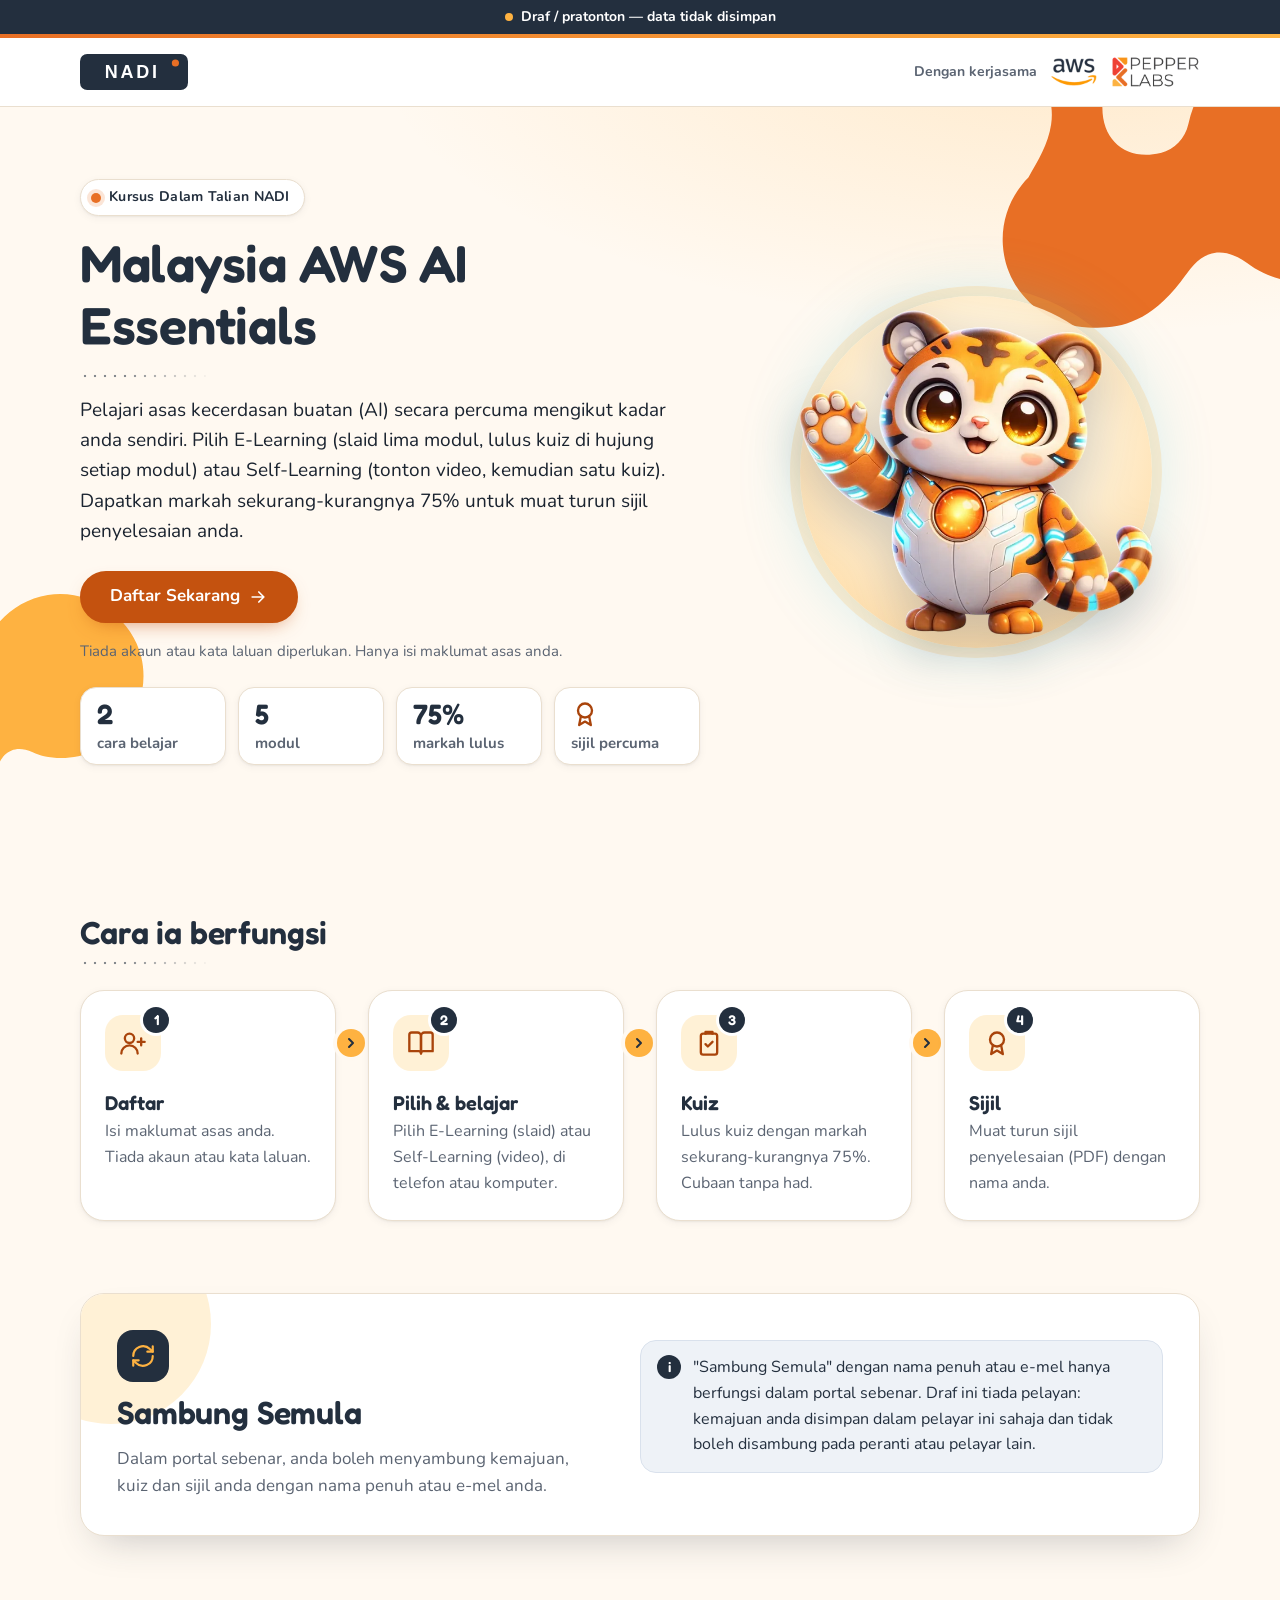
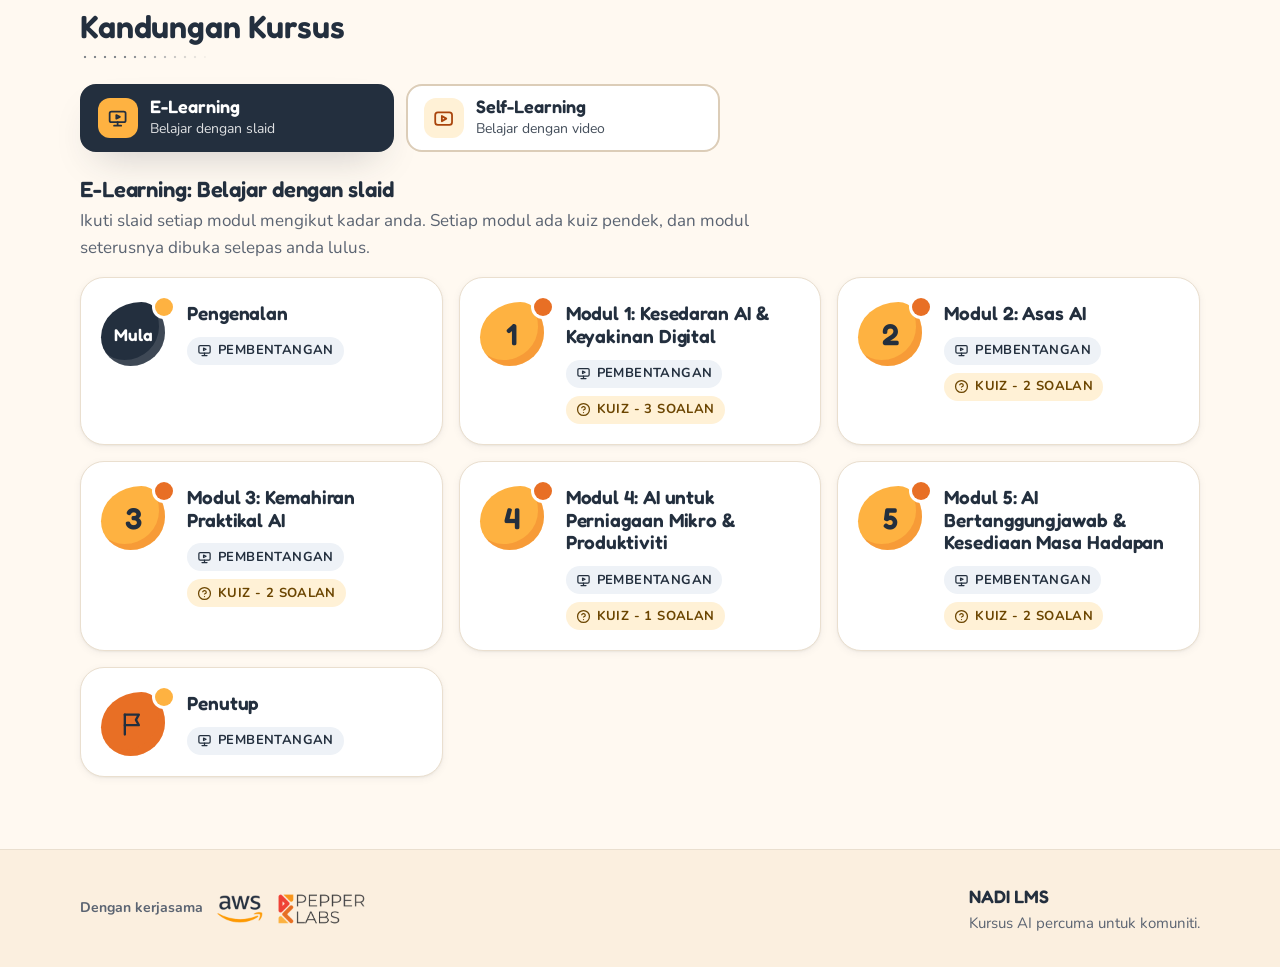
==== commit 6f307e6a: "feat: admin panel, quiz answer review, 10-second video rule, NADI centre registration - Panel admin " ====
--- a/docs/index.html
+++ b/docs/index.html
@@ -9,10 +9,23 @@
     <link rel="preload" href="assets/fonts/nunito-latin-400-normal.woff2" as="font" type="font/woff2" crossorigin>
     <link rel="preload" href="assets/fonts/fredoka-latin-600-normal.woff2" as="font" type="font/woff2" crossorigin>
     <link rel="stylesheet" href="assets/css/app.css">
+    <style>
+        /* Draft-only layout: app.css is a byte copy of the portal's, where main is a direct child of body.
+           Here the pages render inside #app, so #app takes over the footer-at-bottom flex layout. */
+        #app { flex: 1 0 auto; display: flex; flex-direction: column; }
+        #app > main, #app > .course-layout { flex: 1 0 auto; }
+        /* Keep the draft notice visible above the mobile course drawer and its backdrop. */
+        @media (max-width: 959px) {
+            html.js body.sidebar-open .draft-notice { position: sticky; top: 0; z-index: 45; }
+            html.js .sidebar { padding-top: calc(var(--s-5) + 40px); }
+        }
+    </style>
 </head>
 <body>
 <div class="draft-notice" role="note">Draf / pratonton &mdash; data tidak disimpan</div>
 <div id="app"><noscript><p class="container">Sila aktifkan JavaScript untuk melihat pratonton ini.</p></noscript></div>
+<script src="assets/js/nadi-centers.js"></script>
+<script src="assets/js/register.js"></script>
 <script src="assets/js/app.js"></script>
 </body>
 </html>
--- a/docs/assets/css/app.css
+++ b/docs/assets/css/app.css
@@ -99,7 +99,7 @@
 img { height: auto; }
 a { color: var(--orange-text); text-underline-offset: 3px; text-decoration-thickness: 1.5px; }
 a:hover { color: var(--navy); }
-h1, h2, h3 {
+h1, h2, h3, h4 {
   font-family: var(--font-display);
   font-weight: 600;
   line-height: 1.2;
@@ -353,7 +353,50 @@
   .form-grid > .field-half { grid-column: auto; }
 }
 .req { color: var(--danger); }
-.field.has-error input:not([type="checkbox"]) { border-color: var(--danger); background: #FFFBFA; }
+.field.has-error input:not([type="checkbox"]):not([type="radio"]), .field.has-error select { border-color: var(--danger); background-color: #FFFBFA; }
+/* Selects on the registration form (Pekerjaan, Negeri, Daerah, Pusat NADI), styled like the inputs */
+.form select {
+  width: 100%;
+  min-height: 48px;
+  padding: 10px 40px 10px 14px;
+  font: inherit;
+  color: var(--ink);
+  background: var(--paper) url("data:image/svg+xml,%3Csvg xmlns='http://www.w3.org/2000/svg' width='12' height='8' viewBox='0 0 12 8'%3E%3Cpath d='M1 1.5 6 6.5 11 1.5' fill='none' stroke='%23232F3E' stroke-width='2' stroke-linecap='round' stroke-linejoin='round'/%3E%3C/svg%3E") no-repeat right 14px center;
+  border: 2px solid var(--line);
+  border-radius: var(--r-sm);
+  appearance: none;
+  -webkit-appearance: none;
+  cursor: pointer;
+  transition: border-color .15s, box-shadow .15s;
+}
+.form select:hover { border-color: var(--line-2); }
+.form select:focus { outline: none; border-color: var(--orange-strong); box-shadow: 0 0 0 4px rgba(254, 178, 65, .45); }
+.form select:disabled { background-color: var(--disabled-bg); color: var(--disabled-ink); cursor: not-allowed; }
+/* Jantina: two pill-shaped radio buttons */
+.form fieldset.field { margin: 0 0 var(--s-4); padding: 0; border: 0; min-width: 0; }
+.form fieldset.field > legend { display: block; padding: 0; font-weight: 700; color: var(--navy); margin-bottom: 6px; }
+.radio-row { display: grid; grid-template-columns: repeat(2, minmax(0, 1fr)); gap: var(--s-2); max-width: 420px; }
+.form .field-age input { max-width: 200px; }
+.form .radio-pill {
+  display: flex;
+  align-items: center;
+  gap: 10px;
+  min-height: 48px;
+  margin: 0;
+  padding: 10px 14px;
+  border: 2px solid var(--line);
+  border-radius: var(--r-sm);
+  background: var(--paper);
+  font-weight: 700;
+  color: var(--ink);
+  cursor: pointer;
+}
+.radio-pill input { width: 20px; height: 20px; margin: 0; accent-color: var(--orange-strong); }
+.radio-pill:hover { border-color: var(--line-2); }
+.radio-pill:has(input:checked) { border-color: var(--orange-strong); background: var(--amber-soft); }
+.radio-pill:has(input:focus-visible) { outline: 3px solid var(--navy); outline-offset: 2px; }
+.field.has-error .radio-pill { border-color: var(--danger); }
+.field-other label .muted { font-weight: 400; }
 .field-error {
   display: flex;
   align-items: flex-start;
@@ -389,6 +432,7 @@
   cursor: pointer;
 }
 .field-help { margin: 2px 0 0 36px; line-height: 1.55; }
+.field-note { margin: 6px 0 0; line-height: 1.5; }
 .field-help .icon { width: 16px; height: 16px; margin-right: 6px; color: var(--success); vertical-align: -3px; }
 
 /* ---------- Site header & footer ---------- */
@@ -434,7 +478,7 @@
 }
 .site-footer-meta p { margin: 0; }
 .site-footer-name { font-family: var(--font-display); font-weight: 600; color: var(--navy); font-size: 1.125rem; }
-.site-footer a { color: var(--orange-text); font-weight: 700; }
+.site-footer a { color: var(--orange-text); font-weight: 700; white-space: nowrap; }
 
 /* ---------- Landing ---------- */
 .hero {
@@ -446,7 +490,7 @@
     var(--cream);
 }
 .hero .blob-tr { top: -150px; right: -170px; width: clamp(280px, 40vw, 560px); }
-.hero .blob-bl { bottom: -110px; left: -150px; width: clamp(240px, 30vw, 420px); }
+.hero .blob-bl { top: 150px; left: -170px; width: 230px; transform: rotate(-12deg); }
 .hero-grid { position: relative; z-index: 1; display: grid; gap: var(--s-5); align-items: center; }
 .hero-art { order: -1; display: flex; flex-direction: column; align-items: center; gap: var(--s-4); }
 .hero-art .partner-lockup {
@@ -535,6 +579,7 @@
   .hero-art { order: 0; }
   .hero-mascot-wrap { width: 400px; }
   .hero-mascot { width: 360px; }
+  .hero .blob-bl { top: auto; bottom: 40px; left: -175px; width: 320px; }
 }
 
 .section { padding: clamp(40px, 6vw, 72px) 0; }
@@ -559,8 +604,8 @@
   bottom: 36px;
   left: 47px;
   width: 6px;
-  background: radial-gradient(circle, var(--navy) 1.2px, transparent 1.6px) 50% 0 / 6px 10px repeat-y;
-  opacity: .45;
+  background: radial-gradient(circle, var(--orange) 2px, transparent 2.6px) 50% 0 / 6px 12px repeat-y;
+  opacity: .9;
 }
 .step {
   position: relative;
@@ -609,8 +654,20 @@
 .step h3 { margin: 4px 0 4px; }
 .step p { margin: 0; color: var(--muted); font-size: 1rem; }
 @media (min-width: 900px) {
-  .steps { grid-template-columns: repeat(4, minmax(0, 1fr)); gap: var(--s-5); }
-  .steps::before { top: 47px; bottom: auto; left: 10%; right: 10%; width: auto; height: 6px; background: var(--dots); }
+  .steps { grid-template-columns: repeat(4, minmax(0, 1fr)); gap: var(--s-6); }
+  .steps::before { top: 49px; bottom: auto; left: 10%; right: 10%; width: auto; height: 6px; background: radial-gradient(circle, var(--orange) 2px, transparent 2.6px) 0 50% / 12px 6px repeat-x; }
+  .step:not(:last-child)::after {
+    content: "";
+    position: absolute;
+    z-index: 2;
+    top: 38px;
+    right: -30px;
+    width: 28px;
+    height: 28px;
+    border-radius: 50%;
+    background: var(--amber) url("data:image/svg+xml,%3Csvg xmlns='http://www.w3.org/2000/svg' viewBox='0 0 24 24' fill='none' stroke='%23232F3E' stroke-width='3' stroke-linecap='round' stroke-linejoin='round'%3E%3Cpath d='M9 6l6 6-6 6'/%3E%3C/svg%3E") center / 16px no-repeat;
+    box-shadow: 0 0 0 4px var(--cream);
+  }
   .step { grid-template-columns: 1fr; padding: 24px; }
   .step-icon { grid-row: auto; margin-bottom: var(--s-4); }
 }
@@ -619,10 +676,10 @@
 .resume-card::after {
   content: "";
   position: absolute;
-  right: -60px;
-  bottom: -60px;
-  width: 180px;
-  height: 180px;
+  left: -70px;
+  top: -70px;
+  width: 200px;
+  height: 200px;
   border-radius: 50%;
   background: var(--amber-soft);
   z-index: 0;
@@ -669,7 +726,9 @@
   flex-shrink: 0;
   width: 64px;
   height: 64px;
-  border-radius: 58% 42% 52% 48% / 46% 56% 44% 54%;
+  position: relative;
+  margin: 4px 6px 0 0;
+  border-radius: 63% 37% 54% 46% / 55% 48% 52% 45%;
   background: var(--amber);
   color: var(--navy);
   font-family: var(--font-display);
@@ -680,13 +739,117 @@
 }
 .module-card.is-intro .module-badge { font-size: 1.0625rem; background: var(--navy); color: #fff; box-shadow: inset -6px -6px 0 rgba(255, 255, 255, .12); }
 .module-card.is-outro .module-badge { background: var(--orange); color: var(--navy); }
+.module-badge::after {
+  content: "";
+  position: absolute;
+  top: -4px;
+  right: -8px;
+  width: 18px;
+  height: 18px;
+  border-radius: 50%;
+  background: var(--orange);
+  box-shadow: 0 0 0 3px var(--paper);
+}
+.module-card.is-intro .module-badge::after { background: var(--amber); }
+.module-card.is-outro .module-badge::after { background: var(--amber); }
 .module-badge .icon { width: 28px; height: 28px; }
 .module-body { min-width: 0; }
 .module-title { font-size: 1.1875rem; margin: 4px 0 var(--s-3); }
 
+/* "Kandungan Kursus" tabs: E-Learning / Self-Learning (assets/js/tabs.js; without JS both panels show) */
+.track-tabs { display: none; }
+html.js .track-tabs { display: grid; grid-template-columns: repeat(2, minmax(0, 1fr)); gap: var(--s-3); max-width: 640px; margin: 0 0 var(--s-5); }
+.track-tab {
+  display: flex;
+  align-items: center;
+  gap: var(--s-3);
+  min-height: 64px;
+  padding: 10px 16px;
+  border: 2px solid var(--line-2);
+  border-radius: var(--r);
+  background: var(--paper);
+  color: var(--navy);
+  font: inherit;
+  text-align: left;
+  cursor: pointer;
+  transition: background .15s, border-color .15s, color .15s, box-shadow .15s;
+}
+.track-tab:hover { border-color: var(--navy); }
+.track-tab[aria-selected="true"] { background: var(--navy); border-color: var(--navy); color: #fff; box-shadow: var(--shadow-2); }
+.track-tab-icon { display: grid; place-items: center; flex-shrink: 0; width: 40px; height: 40px; border-radius: 12px; background: var(--amber-soft); color: var(--orange-text); }
+.track-tab[aria-selected="true"] .track-tab-icon { background: var(--amber); color: var(--navy); }
+.track-tab-text { min-width: 0; }
+.track-tab-title { display: block; font-family: var(--font-display); font-weight: 600; font-size: 1.125rem; line-height: 1.2; }
+.track-tab-sub { display: block; font-size: .875rem; opacity: .85; }
+.track-panel + .track-panel { margin-top: var(--s-6); }
+.track-panel:focus-visible { border-radius: var(--r); }
+.track-panel-head { margin-bottom: var(--s-4); }
+.track-panel-title { font-size: 1.375rem; margin: 0 0 4px; }
+.track-panel-head p { margin: 0; max-width: 70ch; }
+@media (max-width: 479px) {
+  html.js .track-tabs { grid-template-columns: 1fr; }
+}
+
+/* ---------- Pilih Cara Belajar (views/pilih.php) ---------- */
+.choose-hero {
+  position: relative;
+  overflow: hidden;
+  padding: clamp(28px, 5vw, 56px) 0 clamp(72px, 9vw, 104px);
+  background:
+    radial-gradient(1000px 420px at 85% -10%, rgba(254, 178, 65, .22), transparent 60%),
+    var(--cream);
+}
+.choose-hero .blob-tr { top: -150px; right: -170px; width: clamp(260px, 34vw, 460px); }
+.choose-hero-inner { position: relative; z-index: 1; display: flex; align-items: center; justify-content: space-between; gap: var(--s-5); }
+.choose-copy h1 { max-width: 18ch; }
+.choose-copy .lead { max-width: 62ch; margin: 0; font-size: clamp(1.0625rem, 1.6vw, 1.1875rem); }
+.choose-mascot { width: clamp(110px, 18vw, 200px); flex-shrink: 0; filter: drop-shadow(0 12px 18px rgba(35, 47, 62, .22)); }
+.choose-body { position: relative; z-index: 2; margin-top: -56px; padding-bottom: var(--s-7); }
+.choose-body > .alert { margin-bottom: var(--s-4); }
+.track-grid {
+  list-style: none;
+  margin: 0;
+  padding: 0;
+  display: grid;
+  grid-template-columns: repeat(auto-fit, minmax(min(100%, 340px), 1fr));
+  gap: var(--s-5);
+}
+.track-card {
+  position: relative;
+  overflow: hidden;
+  display: flex;
+  flex-direction: column;
+  gap: var(--s-4);
+  padding: clamp(22px, 3vw, 32px);
+  background: var(--paper);
+  border: 2px solid var(--line);
+  border-radius: var(--r-lg);
+  box-shadow: var(--shadow-2);
+  transition: transform .2s var(--ease), box-shadow .2s var(--ease), border-color .2s;
+}
+.track-card::before { content: ""; position: absolute; top: 0; left: 0; right: 0; height: 6px; background: var(--warm); }
+.track-card.track-self-learning::before { background: linear-gradient(90deg, var(--navy), var(--cyan)); }
+.track-card:hover { transform: translateY(-3px); border-color: var(--line-2); box-shadow: var(--shadow-3); }
+.track-head { display: flex; align-items: center; gap: var(--s-4); }
+.track-icon { display: grid; place-items: center; flex-shrink: 0; width: 64px; height: 64px; border-radius: 20px; background: var(--amber); color: var(--navy); }
+.track-self-learning .track-icon { background: var(--navy); color: var(--amber); }
+.track-icon .icon { width: 32px; height: 32px; }
+.track-tagline { margin: 0 0 2px; color: var(--orange-text); font-weight: 700; font-size: .9375rem; }
+.track-title { margin: 0; font-size: clamp(1.5rem, 2.6vw, 2rem); }
+.track-text { margin: 0; color: var(--muted); }
+.track-card .progress { margin: 0; }
+.track-cta { margin-top: auto; }
+.choose-foot { display: flex; flex-wrap: wrap; align-items: center; justify-content: space-between; gap: var(--s-3) var(--s-5); margin-top: var(--s-5); }
+.choose-foot p { margin: 0; }
+.choose-foot .icon { margin-right: 6px; color: var(--navy); }
+@media (max-width: 559px) {
+  .choose-mascot { display: none; }
+  .choose-foot .inline-form, .choose-foot .btn { width: 100%; }
+}
+
 /* ---------- Register / Sambung Semula ---------- */
 .auth-shell { width: 100%; max-width: 1080px; margin: 0 auto; padding: var(--s-5) 20px var(--s-7); }
-.auth-grid { display: grid; gap: var(--s-4); align-items: start; }
+.auth-grid { display: grid; gap: var(--s-4); align-items: stretch; }
 .auth-brand {
   position: relative;
   overflow: hidden;
@@ -731,12 +894,23 @@
 @media (min-width: 900px) {
   .auth-shell { padding-top: var(--s-6); }
   .auth-grid { grid-template-columns: minmax(0, 5fr) minmax(0, 7fr); gap: var(--s-5); }
-  .auth-brand { position: sticky; top: 24px; min-height: 560px; }
-  .auth-brand-inner { padding: 36px 32px 260px; }
+  .auth-brand { min-height: 560px; display: flex; flex-direction: column; }
+  .auth-brand-inner { flex: 1 0 auto; display: flex; flex-direction: column; }
+  .auth-brand-inner { padding: 36px 32px 40px; }
   .auth-kicker, .auth-brand-title { padding-right: 0; }
   .auth-brand-title { max-width: 14ch; }
   .auth-brand .blob-bl { bottom: -110px; left: -120px; width: 240px; }
-  .auth-mascot { top: auto; right: auto; left: 50%; bottom: 16px; width: 240px; transform: translateX(-50%); }
+  .auth-mascot {
+    position: relative;
+    top: auto;
+    right: auto;
+    width: 300px;
+    margin: auto;
+    padding: 24px;
+    padding-top: 48px;
+    border-radius: 50%;
+    background: radial-gradient(circle at 50% 55%, rgba(254, 178, 65, .32), rgba(60, 200, 224, .08) 55%, transparent 70%);
+  }
 }
 
 /* ---------- Course player ---------- */
@@ -811,6 +985,34 @@
   overflow-y: auto;
 }
 .sidebar-title { font-size: 1.3125rem; margin: 0 4px var(--s-4); }
+/* E-Learning / Self-Learning switch at the top of the course sidebar */
+.track-switch {
+  display: grid;
+  grid-template-columns: repeat(2, minmax(0, 1fr));
+  gap: 4px;
+  margin: 0 0 var(--s-4);
+  padding: 4px;
+  border-radius: var(--r-pill);
+  background: var(--navy-tint);
+}
+.track-switch-btn {
+  display: flex;
+  align-items: center;
+  justify-content: center;
+  gap: 6px;
+  min-height: 40px;
+  padding: 6px 10px;
+  border-radius: var(--r-pill);
+  color: var(--navy);
+  font-weight: 700;
+  font-size: .9375rem;
+  text-decoration: none;
+  white-space: nowrap;
+  transition: background .15s, color .15s;
+}
+.track-switch-btn .icon { width: 17px; height: 17px; }
+.track-switch-btn:hover { background: var(--paper); color: var(--navy); }
+.track-switch-btn.is-active { background: var(--navy); color: #fff; box-shadow: var(--shadow-1); }
 .progress {
   margin: 0 0 var(--s-4);
   padding: 14px 16px;
@@ -960,6 +1162,9 @@
 @media (min-width: 960px) {
   .sidebar { position: sticky; top: 68px; height: calc(100vh - 68px); }
 }
+@media (min-width: 960px) {
+  .course-layout { background: linear-gradient(90deg, var(--paper) 359px, var(--line) 359px, var(--line) 360px, transparent 360px); }
+}
 .content { flex: 1; min-width: 0; padding: var(--s-6) clamp(16px, 3vw, 40px) var(--s-7); }
 .content > * { max-width: 1100px; }
 .lesson-header { display: flex; justify-content: space-between; align-items: flex-end; flex-wrap: wrap; gap: var(--s-3) var(--s-4); margin-bottom: var(--s-5); }
@@ -1021,6 +1226,92 @@
 .viewer:-webkit-full-screen { border-radius: 0; border: 0; height: 100vh; background: var(--navy); }
 .viewer:-webkit-full-screen .slides { flex: 1; aspect-ratio: auto; background: var(--navy); }
 
+/* Video lesson (Self-Learning): poster button first, YouTube player only after a click (assets/js/course.js) */
+.video-lesson {
+  border-radius: var(--r-lg);
+  background: var(--paper);
+  border: 1px solid var(--line);
+  box-shadow: var(--shadow-2);
+  overflow: hidden;
+}
+.video-frame { position: relative; aspect-ratio: 16 / 9; background: var(--navy); }
+.video-player, .video-frame iframe { position: absolute; inset: 0; width: 100%; height: 100%; border: 0; }
+.video-facade {
+  position: absolute;
+  inset: 0;
+  z-index: 1;
+  display: grid;
+  place-content: center;
+  justify-items: center;
+  gap: var(--s-3);
+  width: 100%;
+  padding: 0;
+  border: 0;
+  overflow: hidden;
+  background: radial-gradient(80% 90% at 30% 100%, var(--navy-2), var(--navy) 70%);
+  color: #fff;
+  font: inherit;
+  cursor: pointer;
+}
+.video-facade:focus-visible { outline: 4px solid var(--amber); outline-offset: -4px; box-shadow: none; }
+.video-facade-blob { position: absolute; top: -32%; right: -14%; width: 52%; max-width: none; opacity: .9; pointer-events: none; }
+.video-facade-mascot { position: absolute; left: 4%; bottom: 0; width: clamp(80px, 20%, 200px); pointer-events: none; filter: drop-shadow(0 10px 16px rgba(0, 0, 0, .3)); }
+.video-facade-title {
+  position: absolute;
+  top: 7%;
+  left: 5%;
+  right: 34%;
+  font-family: var(--font-display);
+  font-weight: 600;
+  font-size: clamp(1rem, 2.6vw, 1.75rem);
+  line-height: 1.2;
+  text-align: left;
+}
+.video-facade-play {
+  position: relative;
+  display: grid;
+  place-items: center;
+  width: clamp(64px, 11vw, 92px);
+  height: clamp(64px, 11vw, 92px);
+  border-radius: 50%;
+  background: var(--orange);
+  box-shadow: 0 0 0 10px rgba(254, 178, 65, .35), var(--shadow-3);
+  transition: transform .2s var(--ease), background .2s;
+}
+.video-facade-play .icon { width: 44%; height: 44%; margin-left: 8%; fill: currentColor; }
+.video-facade:hover .video-facade-play { transform: scale(1.07); background: var(--orange-strong); }
+.video-facade-cta { position: relative; font-weight: 700; font-size: 1.0625rem; text-shadow: 0 1px 2px rgba(0, 0, 0, .35); }
+.video-facade-time {
+  position: absolute;
+  right: 12px;
+  bottom: 12px;
+  padding: 2px 10px;
+  border-radius: 8px;
+  background: rgba(0, 0, 0, .6);
+  font-weight: 700;
+  font-size: .9375rem;
+  font-variant-numeric: tabular-nums;
+}
+.video-lesson.is-loading .video-facade { cursor: progress; }
+.video-lesson.is-loading .video-facade-play { animation: pulse 1s var(--ease) infinite; }
+.video-bar {
+  display: flex;
+  align-items: center;
+  flex-wrap: wrap;
+  gap: var(--s-3) var(--s-5);
+  padding: 14px 18px;
+  border-top: 1px solid var(--line);
+  background: var(--paper);
+}
+.video-watch { flex: 1 1 240px; min-width: 0; }
+.video-watch-text { margin: 0 0 6px; color: var(--navy); font-weight: 700; font-size: .9375rem; font-variant-numeric: tabular-nums; }
+.video-watch .progress-bar span { transition: width .5s linear; }
+.video-lesson.is-watched .video-watch-text, .video-lesson[data-done="1"] .video-watch-text { color: var(--success); }
+.video-lesson.is-watched .video-watch .progress-bar span, .video-lesson[data-done="1"] .video-watch .progress-bar span { background: linear-gradient(90deg, var(--success), #2FA864); }
+.video-noscript { margin: 12px; }
+.video-note { margin: var(--s-3) 0 0; max-width: 72ch; }
+.video-note .icon { margin-right: 6px; color: var(--navy); }
+
 /* Lock state */
 .lock-card { display: grid; gap: var(--s-5); align-items: center; overflow: hidden; max-width: 860px; }
 .lock-art { position: relative; display: grid; place-items: center; height: 200px; }
@@ -1148,7 +1439,7 @@
 .score-ring::before { content: ""; position: absolute; inset: 14px; border-radius: 50%; background: var(--paper); box-shadow: inset 0 2px 6px rgba(35, 47, 62, .08); }
 .score-ring span { position: relative; font-family: var(--font-display); font-weight: 600; font-size: 2.25rem; color: var(--navy); font-variant-numeric: tabular-nums; }
 .quiz-result.is-fail .score-ring { --ring: var(--amber); }
-.result-mascot { width: 140px; filter: drop-shadow(0 10px 16px rgba(35, 47, 62, .2)); }
+.result-mascot { width: 140px; min-width: 0; filter: drop-shadow(0 10px 16px rgba(35, 47, 62, .2)); }
 .quiz-score { position: relative; z-index: 1; font-size: 1.1875rem; font-weight: 700; color: var(--navy); margin: 0 0 4px; }
 .quiz-status { position: relative; z-index: 1; font-family: var(--font-display); font-weight: 600; font-size: clamp(2rem, 5vw, 2.75rem); letter-spacing: .04em; margin: 0 0 var(--s-3); line-height: 1.1; }
 .quiz-result.is-pass .quiz-status { color: var(--success); }
@@ -1161,6 +1452,38 @@
 .quiz-result.is-final .score-ring { width: 172px; height: 172px; }
 .quiz-result.is-final .result-mascot { width: 190px; }
 .quiz-result form { max-width: 520px; margin: 0 auto; }
+
+/* Semakan Jawapan: per-question review under the quiz result */
+.quiz-review { max-width: 860px; margin-top: var(--s-5); }
+.quiz-review-title { margin: 0 0 var(--s-2); font-size: clamp(1.3rem, 2.4vw, 1.6rem); }
+.quiz-review > p { max-width: 70ch; }
+.review-study { display: flex; flex-wrap: wrap; align-items: center; gap: 6px; font-weight: 700; color: var(--navy); }
+.review-study .icon { color: var(--orange-text); }
+.review-list { list-style: none; margin: 0; padding: 0; display: grid; gap: var(--s-3); }
+.review-item {
+  display: flex;
+  gap: var(--s-3);
+  align-items: flex-start;
+  padding: 14px 16px;
+  border: 1px solid var(--line);
+  border-left-width: 5px;
+  border-radius: var(--r);
+  background: var(--paper);
+}
+.review-item.is-right { border-left-color: var(--success); }
+.review-item.is-wrong { border-left-color: var(--danger); background: #FFFBFA; }
+.review-mark { display: grid; place-items: center; flex-shrink: 0; width: 30px; height: 30px; border-radius: 50%; color: #fff; }
+.review-mark .icon { width: 17px; height: 17px; stroke-width: 3; }
+.review-item.is-right .review-mark { background: var(--success); }
+.review-item.is-wrong .review-mark { background: var(--danger); }
+.review-body { min-width: 0; }
+.review-body p { margin: 0 0 6px; }
+.review-body p:last-child { margin-bottom: 0; }
+.review-q { font-weight: 700; color: var(--navy); }
+.review-num { font-family: var(--font-display); font-weight: 600; color: var(--orange-text); }
+.review-answer { color: var(--success); }
+.review-explain { display: flex; gap: 8px; align-items: flex-start; padding: 10px 12px; border-radius: var(--r-sm); background: var(--navy-tint); color: var(--navy); }
+.review-explain .icon { margin-top: 2px; }
 
 .confetti { position: absolute; inset: 0; z-index: 0; overflow: hidden; pointer-events: none; }
 .confetti i {
@@ -1199,7 +1522,7 @@
   background: radial-gradient(900px 400px at 50% 0, rgba(254, 178, 65, .3), transparent 70%), var(--cream);
 }
 .celebrate .blob-tr { top: -150px; right: -160px; width: clamp(260px, 36vw, 480px); }
-.celebrate .blob-bl { bottom: -160px; left: -150px; width: clamp(220px, 28vw, 380px); }
+.celebrate .blob-bl { top: 150px; left: -175px; width: clamp(240px, 24vw, 320px); transform: rotate(-12deg); }
 .celebrate-inner { position: relative; z-index: 1; display: flex; flex-direction: column; align-items: center; gap: var(--s-4); text-align: center; }
 .celebrate-mascot { width: 180px; filter: drop-shadow(0 16px 22px rgba(35, 47, 62, .25)); }
 .celebrate-copy h1 { margin-bottom: var(--s-3); }
@@ -1292,12 +1615,76 @@
   font-weight: 600;
   font-size: clamp(4.5rem, 14vw, 6.5rem);
   line-height: 1;
-  color: var(--navy);
+  color: var(--orange-text);
   transform: translateX(-40px);
   font-variant-numeric: tabular-nums;
 }
 .error-mascot { position: absolute; width: 120px; right: calc(50% - 175px); bottom: 0; }
 .error-card .btn { margin-top: var(--s-2); }
+
+/* ---------- Panel admin (public/admin.php) ---------- */
+.admin-login { display: grid; gap: var(--s-4); }
+.admin-login .form { margin: 0; }
+.admin-shell { width: 100%; max-width: 1280px; margin: 0 auto; padding: var(--s-6) 20px var(--s-7); display: grid; gap: var(--s-5); }
+.admin-head { display: flex; flex-wrap: wrap; align-items: flex-end; justify-content: space-between; gap: var(--s-4); }
+.admin-head h1 { margin: var(--s-2) 0 0; font-size: clamp(1.8rem, 3.5vw, 2.5rem); }
+.admin-actions { display: flex; flex-wrap: wrap; gap: var(--s-3); align-items: center; }
+.admin-stats { list-style: none; margin: 0; padding: 0; display: grid; grid-template-columns: repeat(auto-fit, minmax(min(100%, 220px), 1fr)); gap: var(--s-4); }
+.admin-stat {
+  display: grid;
+  gap: 2px;
+  padding: 18px 20px;
+  border: 1px solid var(--line);
+  border-top: 5px solid var(--amber);
+  border-radius: var(--r);
+  background: var(--paper);
+  box-shadow: var(--shadow-1);
+}
+.admin-stat.is-success { border-top-color: var(--success); }
+.admin-stat-label { font-weight: 700; color: var(--muted); font-size: .9375rem; }
+.admin-stat-num { font-family: var(--font-display); font-weight: 600; font-size: 2.25rem; line-height: 1.1; color: var(--navy); font-variant-numeric: tabular-nums; }
+.admin-stat-sub { color: var(--muted); font-size: .875rem; }
+.admin-note { margin: calc(-1 * var(--s-3)) 0 0; }
+.admin-note .icon { margin-right: 6px; color: var(--navy); }
+.admin-grid { display: grid; gap: var(--s-5); }
+@media (min-width: 1000px) { .admin-grid { grid-template-columns: minmax(0, 1.2fr) minmax(0, 1fr); } }
+.admin-card { display: grid; gap: var(--s-3); align-content: start; }
+.admin-card h2 { margin: 0; font-size: 1.375rem; }
+.admin-card > p { margin: 0; }
+.admin-card-head { display: flex; flex-wrap: wrap; align-items: center; justify-content: space-between; gap: var(--s-3); }
+.admin-count { color: var(--muted); font-size: 1rem; }
+.admin-filters { display: flex; flex-wrap: wrap; gap: var(--s-2); align-items: center; margin: 0; }
+.admin-filters input, .admin-filters select {
+  min-height: 44px;
+  padding: 8px 12px;
+  border: 2px solid var(--line);
+  border-radius: var(--r-sm);
+  background: var(--paper);
+  color: var(--ink);
+  font: inherit;
+}
+.admin-filters input { width: min(100%, 280px); }
+.admin-filters input:focus, .admin-filters select:focus { outline: none; border-color: var(--orange-strong); box-shadow: 0 0 0 4px rgba(254, 178, 65, .45); }
+.admin-table-wrap { overflow-x: auto; border: 1px solid var(--line); border-radius: var(--r); }
+.admin-table { width: 100%; border-collapse: collapse; font-size: .9375rem; }
+.admin-table th, .admin-table td { padding: 10px 12px; text-align: left; vertical-align: top; border-bottom: 1px solid var(--line); }
+.admin-table thead th { background: var(--cream); color: var(--navy); font-size: .8125rem; text-transform: uppercase; letter-spacing: .04em; white-space: nowrap; }
+.admin-table tbody tr:last-child > * { border-bottom: 0; }
+.admin-table tbody tr:hover { background: var(--cream); }
+.admin-table tbody th { color: var(--navy); }
+.admin-learners td, .admin-learners th { min-width: 110px; }
+.admin-sub { display: block; color: var(--muted); font-size: .8125rem; font-weight: 400; }
+.admin-nowrap { white-space: nowrap; }
+.admin-tag { display: inline-block; margin-left: 4px; padding: 0 8px; border-radius: var(--r-pill); background: var(--navy-tint); font-size: .75rem; font-weight: 700; vertical-align: 1px; }
+.admin-bar { height: 8px; margin-bottom: 4px; border-radius: var(--r-pill); background: var(--line); overflow: hidden; min-width: 80px; }
+.admin-bar span { display: block; height: 100%; border-radius: inherit; background: var(--warm); }
+.admin-bar.is-complete span { background: linear-gradient(90deg, var(--success), #2FA864); }
+.admin-questions { margin: 0; padding-left: 1.4em; display: grid; gap: var(--s-3); }
+.admin-questions p { margin: 0; }
+.admin-question-text { font-weight: 700; color: var(--navy); margin-bottom: 6px !important; }
+.admin-questions .admin-bar span { background: var(--danger); }
+.admin-pager { display: flex; flex-wrap: wrap; align-items: center; justify-content: center; gap: var(--s-3); font-weight: 700; color: var(--navy); }
+.admin-learners .cert-code { text-decoration: none; }
 
 /* ---------- Docs draft ribbon ---------- */
 .draft-notice {
@@ -1319,7 +1706,8 @@
   .course-layout { flex-direction: column; }
   .sidebar { width: 100%; border-right: 0; border-bottom: 1px solid var(--line); }
   .topbar { padding: 4px 12px 0; gap: var(--s-2); min-height: 64px; }
-  .topbar-home { width: 44px; height: 44px; padding: 0; justify-content: center; border: 2px solid var(--line-2); }
+  .sidebar-toggle { flex-shrink: 0; }
+  .topbar-home { flex-shrink: 0; width: 44px; height: 44px; padding: 0; justify-content: center; border: 2px solid var(--line-2); }
   .topbar-home-icon { display: block; }
   .topbar-home-text {
     position: absolute; width: 1px; height: 1px; padding: 0; margin: -1px;
@@ -1366,6 +1754,9 @@
   html.js body.sidebar-open .sidebar-backdrop { opacity: 1; visibility: visible; transition: opacity .25s, visibility 0s; }
   html.js body.sidebar-open { overflow: hidden; }
 }
+@media (max-width: 419px) {
+  .viewer-nav .btn-nav .icon { display: none; }
+}
 @media (max-width: 639px) {
   .topbar-user, .topbar-right .avatar { display: none; }
   .sidebar-toggle { padding: 6px 10px; }
@@ -1373,8 +1764,22 @@
     position: absolute; width: 1px; height: 1px; padding: 0; margin: -1px;
     overflow: hidden; clip: rect(0, 0, 0, 0); white-space: nowrap; border: 0;
   }
-  .topbar-logo img { width: 84px; height: auto; }
-  .topbar .btn-sm { padding: 8px 12px; font-size: .875rem; }
+  .topbar { grid-template-columns: auto minmax(0, 1fr) auto; padding: 4px 10px 0; gap: 6px; }
+  .topbar-left { gap: 6px; }
+  .topbar-logo img { width: 68px; height: auto; }
+  .topbar-right .btn-sm { flex-shrink: 0; padding: 6px 10px; font-size: .875rem; white-space: nowrap; }
+  .sidebar-toggle { gap: 4px; padding: 6px 8px; }
+  .viewer-bar { padding: 12px 10px; }
+  .viewer-nav { gap: 6px; }
+  .viewer-nav .btn-nav { padding: 6px 8px; font-size: .875rem; }
+  .slide-counter { min-width: 52px; padding: 6px 8px; font-size: .9375rem; }
+  .result-hero { gap: var(--s-2); }
+  .score-ring { width: 120px; height: 120px; }
+  .score-ring::before { inset: 12px; }
+  .score-ring span { font-size: 1.75rem; }
+  .result-mascot { width: 112px; }
+  .quiz-result.is-final .score-ring { width: 132px; height: 132px; }
+  .quiz-result.is-final .result-mascot { width: 128px; }
   .lesson-header > .btn { width: 100%; }
 }
 
@@ -1384,6 +1789,7 @@
 main > *:nth-child(3), .content > *:nth-child(3) { animation-delay: .12s; }
 @keyframes fade-up { from { opacity: 0; transform: translateY(10px); } to { opacity: 1; transform: none; } }
 @keyframes float { 0%, 100% { transform: translateY(0); } 50% { transform: translateY(-10px); } }
+@keyframes pulse { 0%, 100% { transform: scale(1); opacity: 1; } 50% { transform: scale(.9); opacity: .7; } }
 @keyframes confetti {
   0% { opacity: 1; transform: translate(0, 0) rotate(0); }
   80% { opacity: 1; }
@@ -1405,7 +1811,7 @@
 
 /* ---------- Print ---------- */
 @media print {
-  .site-header, .site-footer, .topbar, .sidebar, .sidebar-backdrop, .confetti, .blob, .viewer-bar { display: none !important; }
+  .site-header, .site-footer, .topbar, .sidebar, .sidebar-backdrop, .confetti, .blob, .viewer-bar, .video-bar { display: none !important; }
   body { background: #fff; }
   .card { box-shadow: none; }
 }
